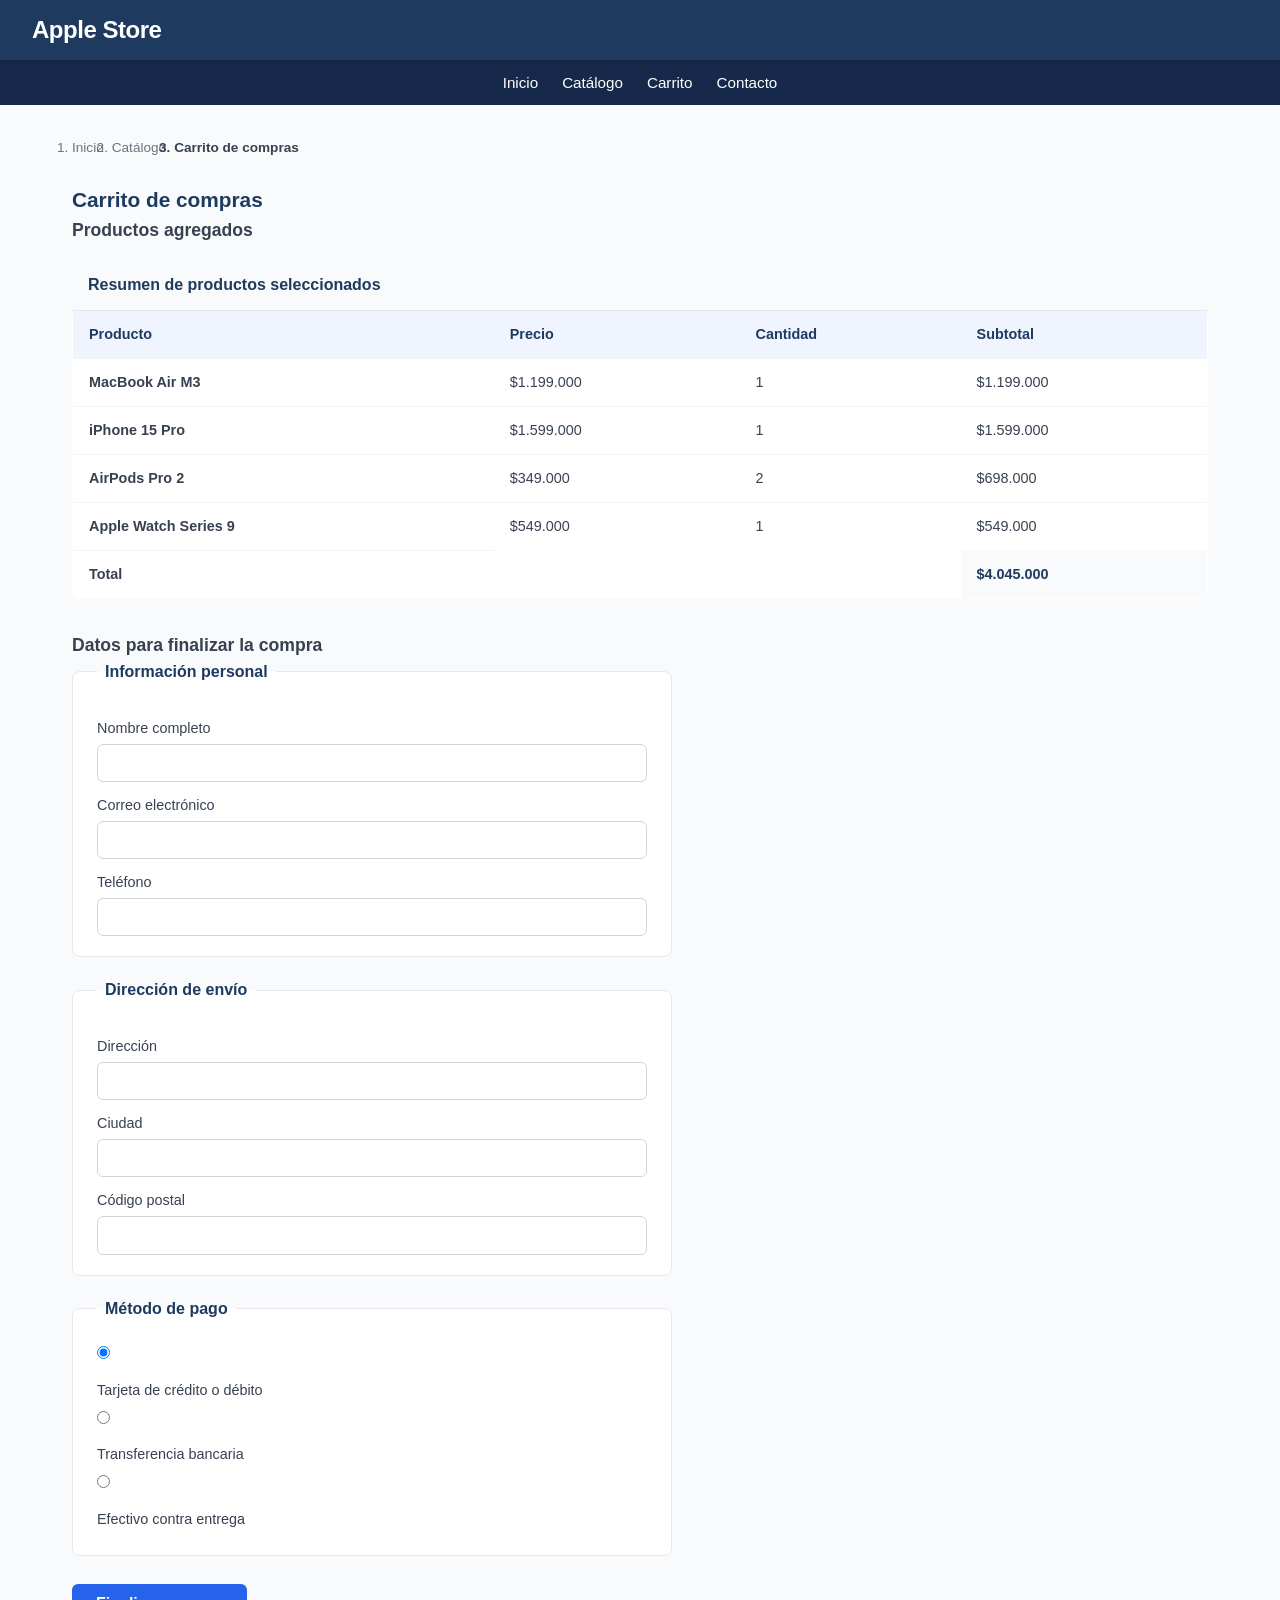
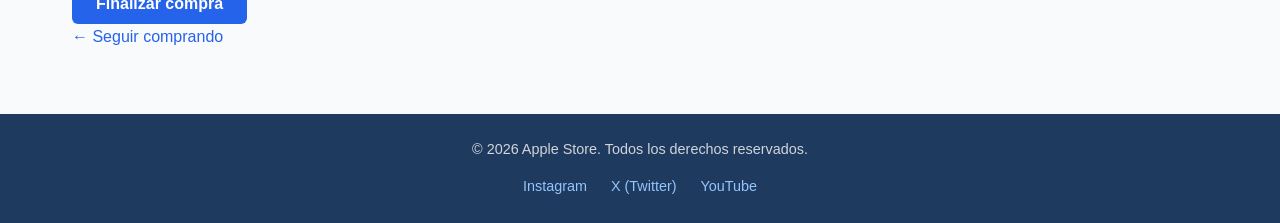
==== carrito.html @ 254660c1 "Initial commit" ====
<!DOCTYPE html>
<html lang="es">
<head>
    <meta charset="UTF-8">
    <meta name="viewport" content="width=device-width, initial-scale=1.0">
    <meta name="description" content="Tu carrito de compras con los productos seleccionados para finalizar la compra.">
    <title>Carrito de Compras | Apple Store</title>
    <link rel="stylesheet" href="style.css">
</head>
<body>

    <input type="checkbox" id="menu-toggle" class="menu-toggle" tabindex="-1" aria-hidden="true">

    <header class="site-header">
        <h1><a href="index.html">Apple Store</a></h1>
        <label for="menu-toggle" class="hamburger" aria-label="Abrir o cerrar menú de navegación">
            <span></span>
            <span></span>
            <span></span>
        </label>
    </header>

    <nav class="navbar" aria-label="Navegación principal">
        <ul>
            <li><a href="index.html">Inicio</a></li>
            <li><a href="index.html#catalogo">Catálogo</a></li>
            <li><a href="carrito.html">Carrito</a></li>
            <li><a href="contacto.html">Contacto</a></li>
        </ul>
    </nav>

    <main>
        <nav aria-label="Ruta de navegación">
            <ol>
                <li><a href="index.html">Inicio</a></li>
                <li><a href="index.html#catalogo">Catálogo</a></li>
                <li aria-current="page">Carrito de compras</li>
            </ol>
        </nav>

        <h2>Carrito de compras</h2>

        <section aria-label="Productos en el carrito">
            <h3>Productos agregados</h3>
            <table aria-label="Lista de productos en el carrito">
                <caption>Resumen de productos seleccionados</caption>
                <thead>
                    <tr>
                        <th scope="col">Producto</th>
                        <th scope="col">Precio</th>
                        <th scope="col">Cantidad</th>
                        <th scope="col">Subtotal</th>
                    </tr>
                </thead>
                <tbody>
                    <tr>
                        <th scope="row">MacBook Air M3</th>
                        <td>$1.199.000</td>
                        <td>1</td>
                        <td>$1.199.000</td>
                    </tr>
                    <tr>
                        <th scope="row">iPhone 15 Pro</th>
                        <td>$1.599.000</td>
                        <td>1</td>
                        <td>$1.599.000</td>
                    </tr>
                    <tr>
                        <th scope="row">AirPods Pro 2</th>
                        <td>$349.000</td>
                        <td>2</td>
                        <td>$698.000</td>
                    </tr>
                    <tr>
                        <th scope="row">Apple Watch Series 9</th>
                        <td>$549.000</td>
                        <td>1</td>
                        <td>$549.000</td>
                    </tr>
                </tbody>
                <tfoot>
                    <tr>
                        <th scope="row" colspan="3">Total</th>
                        <td>$4.045.000</td>
                    </tr>
                </tfoot>
            </table>
        </section>

        <section aria-label="Formulario de datos para la compra">
            <h3>Datos para finalizar la compra</h3>
            <form action="#" method="post">
                <fieldset>
                    <legend>Información personal</legend>
                    <label for="nombre">Nombre completo</label>
                    <input type="text" id="nombre" name="nombre" required>

                    <label for="email">Correo electrónico</label>
                    <input type="email" id="email" name="email" required>

                    <label for="telefono">Teléfono</label>
                    <input type="tel" id="telefono" name="telefono">
                </fieldset>

                <fieldset>
                    <legend>Dirección de envío</legend>
                    <label for="direccion">Dirección</label>
                    <input type="text" id="direccion" name="direccion" required>

                    <label for="ciudad">Ciudad</label>
                    <input type="text" id="ciudad" name="ciudad" required>

                    <label for="codigo">Código postal</label>
                    <input type="text" id="codigo" name="codigo" required>
                </fieldset>

                <fieldset>
                    <legend>Método de pago</legend>
                    <p>
                        <input type="radio" id="tarjeta" name="pago" value="tarjeta" checked>
                        <label for="tarjeta">Tarjeta de crédito o débito</label>
                    </p>
                    <p>
                        <input type="radio" id="transferencia" name="pago" value="transferencia">
                        <label for="transferencia">Transferencia bancaria</label>
                    </p>
                    <p>
                        <input type="radio" id="efectivo" name="pago" value="efectivo">
                        <label for="efectivo">Efectivo contra entrega</label>
                    </p>
                </fieldset>

                <p><input type="submit" value="Finalizar compra"></p>
                <p><a href="index.html#catalogo">&larr; Seguir comprando</a></p>
            </form>
        </section>
    </main>

    <footer id="contacto">
        <p>&copy; 2026 Apple Store. Todos los derechos reservados.</p>
        <nav aria-label="Redes sociales">
            <ul>
                <li><a href="https://instagram.com/apple" rel="noopener noreferrer" target="_blank">Instagram</a></li>
                <li><a href="https://x.com/apple" rel="noopener noreferrer" target="_blank">X (Twitter)</a></li>
                <li><a href="https://youtube.com/apple" rel="noopener noreferrer" target="_blank">YouTube</a></li>
            </ul>
        </nav>
    </footer>

</body>
</html>
---- style.css ----
/* ===== Reset y base ===== */
:root {
    --header-h: 60px;
}

*, *::before, *::after {
    margin: 0;
    padding: 0;
    box-sizing: border-box;
}

html {
    font-size: 16px;
    scroll-behavior: smooth;
}

body {
    font-family: -apple-system, BlinkMacSystemFont, "Segoe UI", Roboto, Helvetica, Arial, sans-serif;
    color: #374151;
    background-color: #f9fafb;
    line-height: 1.6;
    min-height: 100vh;
    /* ===== Template general con Grid: header / navbar / searchbar / main / footer ===== */
    display: grid;
    grid-template-areas:
        "header"
        "navbar"
        "searchbar"
        "main"
        "footer";
    grid-template-rows: auto auto auto 1fr auto;
    grid-template-columns: 1fr;
}

a {
    color: #2563eb;
    text-decoration: none;
    transition: color 0.2s ease;
}

a:hover {
    color: #1d4ed8;
}

ul {
    list-style: none;
}

/* ===== Header ===== */
.site-header,
header {
    grid-area: header;
    background-color: #1e3a5f;
    color: #ffffff;
    padding: 0 2rem;
    min-height: var(--header-h);
    display: flex;
    justify-content: flex-start;
    align-items: center;
    flex-wrap: nowrap;
    gap: 0.75rem;
    position: sticky;
    top: 0;
    z-index: 1000;
    box-shadow: 0 2px 8px rgba(0, 0, 0, 0.12);

    h1 {
        font-size: 1.5rem;
        font-weight: 700;
        letter-spacing: -0.02em;
        a:hover {
            color: #93c5fd;
        }
        a {
            color: #ffffff;
        }
    }
}

/* ===== Navegación principal (navbar del layout Grid) ===== */
.navbar,
nav[aria-label="Navegación principal"] {
    grid-area: navbar;
}

.navbar {
    background-color: #16294a;
    padding: 0.6rem 2rem;
    ul {
        justify-content: center;
    }
}

nav[aria-label="Navegación principal"] ul {
    display: flex;
    gap: 1.5rem;
}

nav[aria-label="Navegación principal"] a {
    color: #ffffff;
    font-weight: 500;
    font-size: 0.95rem;
    padding: 0.35rem 0;
    border-bottom: 2px solid transparent;
    transition: color 0.2s ease, border-color 0.2s ease;
}

nav[aria-label="Navegación principal"] a:hover {
    color: #93c5fd;
    border-bottom-color: #93c5fd;
}

/* ===== Menú hamburguesa solo HTML + CSS (checkbox hack) ===== */
/* El checkbox queda oculto pero funcional vía el <label> */
.menu-toggle {
    position: absolute;
    opacity: 0;
    width: 1px;
    height: 1px;
    overflow: hidden;
    pointer-events: none;
}

/* En desktop el botón hamburguesa no se muestra */
.hamburger {
    display: none;
    flex-direction: column;
    justify-content: center;
    gap: 5px;
    cursor: pointer;
    padding: 0.5rem;
    margin-left: auto;
}

.hamburger span {
    display: block;
    width: 25px;
    height: 3px;
    border-radius: 2px;
    background-color: #ffffff;
    transition: transform 0.2s ease, opacity 0.2s ease;
}

/* ===== Buscador de productos (solo HTML + CSS, sin JS) ===== */
.search-bar {
    grid-area: searchbar;
    background-color: #ffffff;
    border-bottom: 1px solid #e5e7eb;
    padding: 0.9rem 2rem;
    /* Fijo en la parte superior en mobile y desktop, debajo del header */
    position: sticky;
    top: var(--header-h);
    z-index: 900;
    box-shadow: 0 1px 4px rgba(0, 0, 0, 0.06);
}

.search-bar form[role="search"] {
    max-width: 1200px;
    margin: 0 auto;
    display: flex;
    gap: 0.6rem;
    align-items: center;
    min-width: 0;
}

.search-bar label {
    margin: 0;
    font-weight: 600;
    color: #1e3a5f;
    font-size: 0.95rem;
    white-space: nowrap;
}

.search-bar input[type="search"] {
    flex: 1;
    min-width: 0;
    padding: 0.6rem 0.9rem;
    border: 1px solid #d1d5db;
    border-radius: 6px;
    font-size: 0.95rem;
    font-family: inherit;
    background-color: #f9fafb;
    transition: border-color 0.2s ease, box-shadow 0.2s ease, background-color 0.2s ease;
}

.search-bar input[type="search"]:focus {
    outline: none;
    border-color: #2563eb;
    background-color: #ffffff;
    box-shadow: 0 0 0 3px rgba(37, 99, 235, 0.15);
}

.search-bar button[type="submit"] {
    background-color: #2563eb;
    color: #ffffff;
    border: none;
    padding: 0.6rem 1.4rem;
    border-radius: 6px;
    font-size: 0.95rem;
    font-weight: 600;
    cursor: pointer;
    transition: background-color 0.2s ease;
    white-space: nowrap;
}

.search-bar button[type="submit"]:hover {
    background-color: #1d4ed8;
}

/* ===== Navegación breadcrumb ===== */
nav[aria-label="Ruta de navegación"] ol {
    display: flex;
    gap: 0.5rem;
    flex-wrap: wrap;
    font-size: 0.85rem;
    color: #6b7280;
    margin-bottom: 1.5rem;
}

nav[aria-label="Ruta de navegación"] a {
    color: #6b7280;
}

nav[aria-label="Ruta de navegación"] a:hover {
    color: #2563eb;
}

nav[aria-label="Ruta de navegación"] [aria-current="page"] {
    color: #374151;
    font-weight: 600;
}

/* ===== Layout principal (index) ===== */
main {
    grid-area: main;
    max-width: 1200px;
    width: 100%;
    margin: 0 auto;
    padding: 2rem;
}

footer {
    grid-area: footer;
}

#inicio {
    /* Sub-grid del contenido: sidebar + catálogo */
    display: grid;
    grid-template-areas:
        "sidebar"
        "catalogo";
    grid-template-columns: 1fr;
    gap: 2rem;
    align-items: start;
}

/* ===== Aside / Filtros (sidebar del layout Grid) ===== */
aside,
.sidebar {
    grid-area: sidebar;
}

aside {
    background-color: #ffffff;
    border: 1px solid #e5e7eb;
    border-radius: 8px;
    padding: 1.5rem;
}

aside h2 {
    font-size: 1.1rem;
    color: #1e3a5f;
    margin-bottom: 1rem;
}

aside nav ul {
    display: flex;
    flex-direction: column;
    gap: 0.5rem;
}

aside nav a {
    color: #374151;
    font-size: 0.9rem;
    padding: 0.35rem 0.5rem;
    border-radius: 4px;
    display: block;
}

aside nav a:hover {
    background-color: #eff6ff;
    color: #2563eb;
}

/* ===== Filtros de precio y envío en sidebar (solo HTML + CSS) ===== */
.sidebar .filtros {
    margin-top: 1.5rem;
    padding-top: 1.25rem;
    border-top: 1px solid #e5e7eb;
    max-width: none;
}

.sidebar .filtros fieldset {
    border: 0;
    padding: 0;
    margin: 0 0 1rem;
    background-color: transparent;
}

.sidebar .filtros legend {
    padding: 0;
    margin-bottom: 0.5rem;
    font-size: 0.95rem;
}

.sidebar .filtros label {
    margin-top: 0.5rem;
    font-size: 0.85rem;
}

.sidebar .filtros input[type="number"] {
    width: 100%;
    padding: 0.55rem 0.7rem;
    border: 1px solid #d1d5db;
    border-radius: 6px;
    font-size: 0.9rem;
    font-family: inherit;
    background-color: #f9fafb;
    transition: border-color 0.2s ease, box-shadow 0.2s ease, background-color 0.2s ease;
}

.sidebar .filtros input[type="number"]:focus {
    outline: none;
    border-color: #2563eb;
    background-color: #ffffff;
    box-shadow: 0 0 0 3px rgba(37, 99, 235, 0.15);
}

.sidebar .filtros .check-envio {
    display: flex;
    align-items: center;
    gap: 0.5rem;
    margin-top: 0.25rem;
    cursor: pointer;
    font-size: 0.9rem;
}

.sidebar .filtros input[type="checkbox"] {
    width: 1rem;
    height: 1rem;
    accent-color: #2563eb;
    cursor: pointer;
}

.sidebar .filtros button[type="submit"] {
    width: 100%;
    background-color: #1e3a5f;
    color: #ffffff;
    border: none;
    padding: 0.6rem 1rem;
    border-radius: 6px;
    font-size: 0.9rem;
    font-weight: 600;
    cursor: pointer;
    transition: background-color 0.2s ease;
}

.sidebar .filtros button[type="submit"]:hover {
    background-color: #2563eb;
}

/* ===== Filtros colapsables solo HTML + CSS (checkbox hack) ===== */
.filtros-toggle {
    position: absolute;
    opacity: 0;
    width: 1px;
    height: 1px;
    overflow: hidden;
    pointer-events: none;
}

/* En desktop el botón de filtros no se muestra y el contenido va abierto */
.filtros-boton {
    display: none;
}

.filtros-contenido {
    display: block;
}

.filtros-boton .flecha::after {
    content: "▾";
    display: inline-block;
    transition: transform 0.2s ease;
}

/* ===== Catálogo (contenedor Grid del layout, tarjetas en Flex) ===== */
#catalogo {
    grid-area: catalogo;
    min-width: 0;
}

#catalogo h2 {
    font-size: 1.3rem;
    color: #1e3a5f;
    margin-bottom: 1.5rem;
}

#catalogo > h2 {
    margin-bottom: 1.5rem;
}

/* Contenedor flex de las tarjetas */
#catalogo .productos {
    display: flex;
    flex-wrap: wrap;
    gap: 1.25rem;
    align-items: stretch;
}

/* ===== Tarjetas de productos (Flex items) ===== */
/* Mobile primero: 1 columna */
#catalogo article,
#catalogo .card {
    flex: 1 1 100%;
    max-width: 100%;
    background-color: #ffffff;
    border: 1px solid #e5e7eb;
    border-radius: 8px;
    padding: 1.5rem;
    transition: box-shadow 0.2s ease, border-color 0.2s ease;
}

#catalogo article:hover,
#catalogo .card:hover {
    box-shadow: 0 4px 12px rgba(37, 99, 235, 0.1);
    border-color: #bfdbfe;
}

#catalogo article h3 a {
    color: #1e3a5f;
    font-size: 1.15rem;
}

#catalogo article h3 a:hover {
    color: #2563eb;
}

#catalogo article p {
    margin-bottom: 0.35rem;
    color: #4b5563;
    font-size: 0.95rem;
}

#catalogo article p:last-child {
    margin-top: 0.75rem;
}

/* Imagen de producto (misma para todos) */
#catalogo .card img,
article[aria-label="Ficha del producto"] img {
    width: 100%;
    height: auto;
    aspect-ratio: 4 / 3;
    object-fit: cover;
    border-radius: 6px;
    margin-bottom: 1rem;
    background-color: #f3f4f6;
    display: block;
}

article[aria-label="Ficha del producto"] img {
    max-width: 480px;
}

/* Tablet: 3 columnas */
@media (min-width: 600px) and (max-width: 1023px) {
    #catalogo article,
    #catalogo .card {
        flex: 1 1 calc(33.333% - 1.25rem);
        max-width: calc(33.333% - 0.85rem);
    }
}

/* Desktop: 4 columnas + sidebar lateral vía Grid */
@media (min-width: 1024px) {
    #inicio {
        grid-template-areas: "sidebar catalogo";
        grid-template-columns: 220px 1fr;
    }

    #catalogo article,
    #catalogo .card {
        flex: 1 1 calc(25% - 1.25rem);
        max-width: calc(25% - 0.95rem);
    }
}

/* Tablet: sidebar arriba, catálogo debajo (Grid de 1 columna) */
@media (min-width: 600px) and (max-width: 1023px) {
    #inicio {
        grid-template-areas:
            "sidebar"
            "catalogo";
        grid-template-columns: 1fr;
    }
}

/* ===== Footer ===== */
footer {
    background-color: #1e3a5f;
    color: #ffffff;
    padding: 1.5rem 2rem;
    text-align: center;
    margin-top: auto;
}

footer p {
    margin-bottom: 0.75rem;
    font-size: 0.9rem;
    color: #d1d5db;
}

footer nav ul {
    display: flex;
    justify-content: center;
    gap: 1.5rem;
}

footer nav a {
    color: #93c5fd;
    font-size: 0.9rem;
    font-weight: 500;
}

footer nav a:hover {
    color: #ffffff;
}

/* ===== Tablas ===== */
table {
    width: 100%;
    border-collapse: collapse;
    margin: 1rem 0 1.5rem;
    background-color: #ffffff;
    border-radius: 8px;
    overflow: hidden;
    border: 1px solid #e5e7eb;
}

caption {
    text-align: left;
    font-weight: 600;
    color: #1e3a5f;
    padding: 0.75rem 1rem;
    font-size: 1rem;
}

th, td {
    padding: 0.75rem 1rem;
    text-align: left;
    border-bottom: 1px solid #f3f4f6;
    font-size: 0.9rem;
}

thead th {
    background-color: #f0f4ff;
    color: #1e3a5f;
    font-weight: 600;
}

tbody tr:last-child td {
    border-bottom: none;
}

tfoot td {
    font-weight: 700;
    background-color: #f9fafb;
    color: #1e3a5f;
}

/* ===== Formularios ===== */
form {
    max-width: 600px;
}

fieldset {
    border: 1px solid #e5e7eb;
    border-radius: 8px;
    padding: 1.25rem 1.5rem;
    margin-bottom: 1.25rem;
    background-color: #ffffff;
}

legend {
    font-weight: 600;
    color: #1e3a5f;
    padding: 0 0.5rem;
}

label {
    display: block;
    margin-top: 0.75rem;
    margin-bottom: 0.25rem;
    font-size: 0.9rem;
    color: #374151;
}

input[type="text"],
input[type="email"],
input[type="tel"],
textarea {
    width: 100%;
    padding: 0.6rem 0.75rem;
    border: 1px solid #d1d5db;
    border-radius: 6px;
    font-size: 0.95rem;
    font-family: inherit;
    transition: border-color 0.2s ease, box-shadow 0.2s ease;
    background-color: #ffffff;
}

input:focus, textarea:focus {
    outline: none;
    border-color: #2563eb;
    box-shadow: 0 0 0 3px rgba(37, 99, 235, 0.15);
}

input[type="radio"] {
    margin-right: 0.4rem;
}



input[type="submit"] {
    background-color: #2563eb;
    color: #ffffff;
    border: none;
    padding: 0.7rem 1.5rem;
    border-radius: 6px;
    font-size: 1rem;
    font-weight: 600;
    cursor: pointer;
    transition: background-color 0.2s ease;
    margin-top: 0.5rem;
}

input[type="submit"]:hover {
    background-color: #1d4ed8;
}

[role="button"] {
    display: inline-block;
    background-color: #2563eb;
    color: #ffffff;
    padding: 0.6rem 1.25rem;
    border-radius: 6px;
    font-weight: 600;
    transition: background-color 0.2s ease;
}

[role="button"]:hover {
    background-color: #1d4ed8;
    color: #ffffff;
}

/* ===== Artículo producto ===== */
article[aria-label="Ficha del producto"] {
    background-color: #ffffff;
    border: 1px solid #e5e7eb;
    border-radius: 8px;
    padding: 2rem;
}

article[aria-label="Ficha del producto"] h2 {
    color: #1e3a5f;
    margin-bottom: 0.75rem;
}

article[aria-label="Ficha del producto"] section {
    margin-top: 1.5rem;
}

article[aria-label="Ficha del producto"] h3 {
    color: #1e3a5f;
    margin-bottom: 0.5rem;
}

/* ===== Secciones generales ===== */
section[aria-label] {
    margin-bottom: 2rem;
}

h2 {
    font-size: 1.3rem;
    color: #1e3a5f;
}

h3 {
    font-size: 1.1rem;
}

/* ===== Responsive ===== */
@media (max-width: 768px) {
    .site-header,
    header {
        flex-direction: row;
        align-items: center;
        padding: 0 1rem;
        min-height: var(--header-h);
    }

    /* --- Menú hamburguesa: solo mobile --- */
    .hamburger {
        display: flex;
    }

    .navbar {
        padding: 0 1rem;
    }

    /* Nav colapsada por defecto, se abre con el checkbox */
    nav[aria-label="Navegación principal"] ul {
        display: none;
        flex-direction: column;
        gap: 0;
        padding: 0.5rem 0;
    }

    nav[aria-label="Navegación principal"] li {
        border-top: 1px solid rgba(255, 255, 255, 0.12);
    }

    nav[aria-label="Navegación principal"] li:first-child {
        border-top: none;
    }

    nav[aria-label="Navegación principal"] a {
        display: block;
        padding: 0.7rem 0.25rem;
        border-bottom: none;
    }

    nav[aria-label="Navegación principal"] a:hover {
        border-bottom-color: transparent;
    }

    /* Mostrar nav cuando el checkbox está marcado */
    #menu-toggle:checked ~ .navbar ul {
        display: flex;
    }

    /* Hamburguesa animada a "X" cuando el menú está abierto */
    #menu-toggle:checked ~ .site-header .hamburger span:nth-child(1) {
        transform: translateY(8px) rotate(45deg);
    }

    #menu-toggle:checked ~ .site-header .hamburger span:nth-child(2) {
        opacity: 0;
    }

    #menu-toggle:checked ~ .site-header .hamburger span:nth-child(3) {
        transform: translateY(-8px) rotate(-45deg);
    }

    /* --- Filtros colapsables: cerrados por defecto, solo mobile --- */
    .filtros-boton {
        display: flex;
        justify-content: space-between;
        align-items: center;
        width: 100%;
        background-color: #1e3a5f;
        color: #ffffff;
        font-weight: 600;
        font-size: 0.95rem;
        padding: 0.7rem 1rem;
        border-radius: 6px;
        cursor: pointer;
    }

    .filtros-contenido {
        display: none;
        margin-top: 1rem;
    }

    #filtros-toggle:checked ~ .filtros-contenido {
        display: block;
    }

    #filtros-toggle:checked ~ .filtros-boton .flecha::after {
        transform: rotate(180deg);
    }

    .search-bar {
        padding: 0.75rem 1rem;
    }

    .search-bar form[role="search"] {
        flex-wrap: wrap;
    }

    .search-bar label {
        flex: 1 1 100%;
    }

    #inicio {
        grid-template-areas:
            "sidebar"
            "catalogo";
        grid-template-columns: 1fr;
    }

    main {
        padding: 1rem;
    }

    nav[aria-label="Ruta de navegación"] ol {
        font-size: 0.8rem;
    }

    footer nav ul {
        flex-wrap: wrap;
        gap: 1rem;
    }

    table {
        font-size: 0.85rem;
    }

    th, td {
        padding: 0.5rem 0.6rem;
    }
}

@media (max-width: 480px) {
    html {
        font-size: 14px;
    }

    header h1 {
        font-size: 1.25rem;
    }

    nav[aria-label="Navegación principal"] ul {
        gap: 0.75rem;
    }

    nav[aria-label="Navegación principal"] a {
        font-size: 0.85rem;
    }

    aside nav ul {
        gap: 0.25rem;
    }

    footer {
        padding: 1rem;
    }

    footer p {
        font-size: 0.8rem;
    }

    footer nav ul {
        flex-direction: column;
        gap: 0.5rem;
    }
}
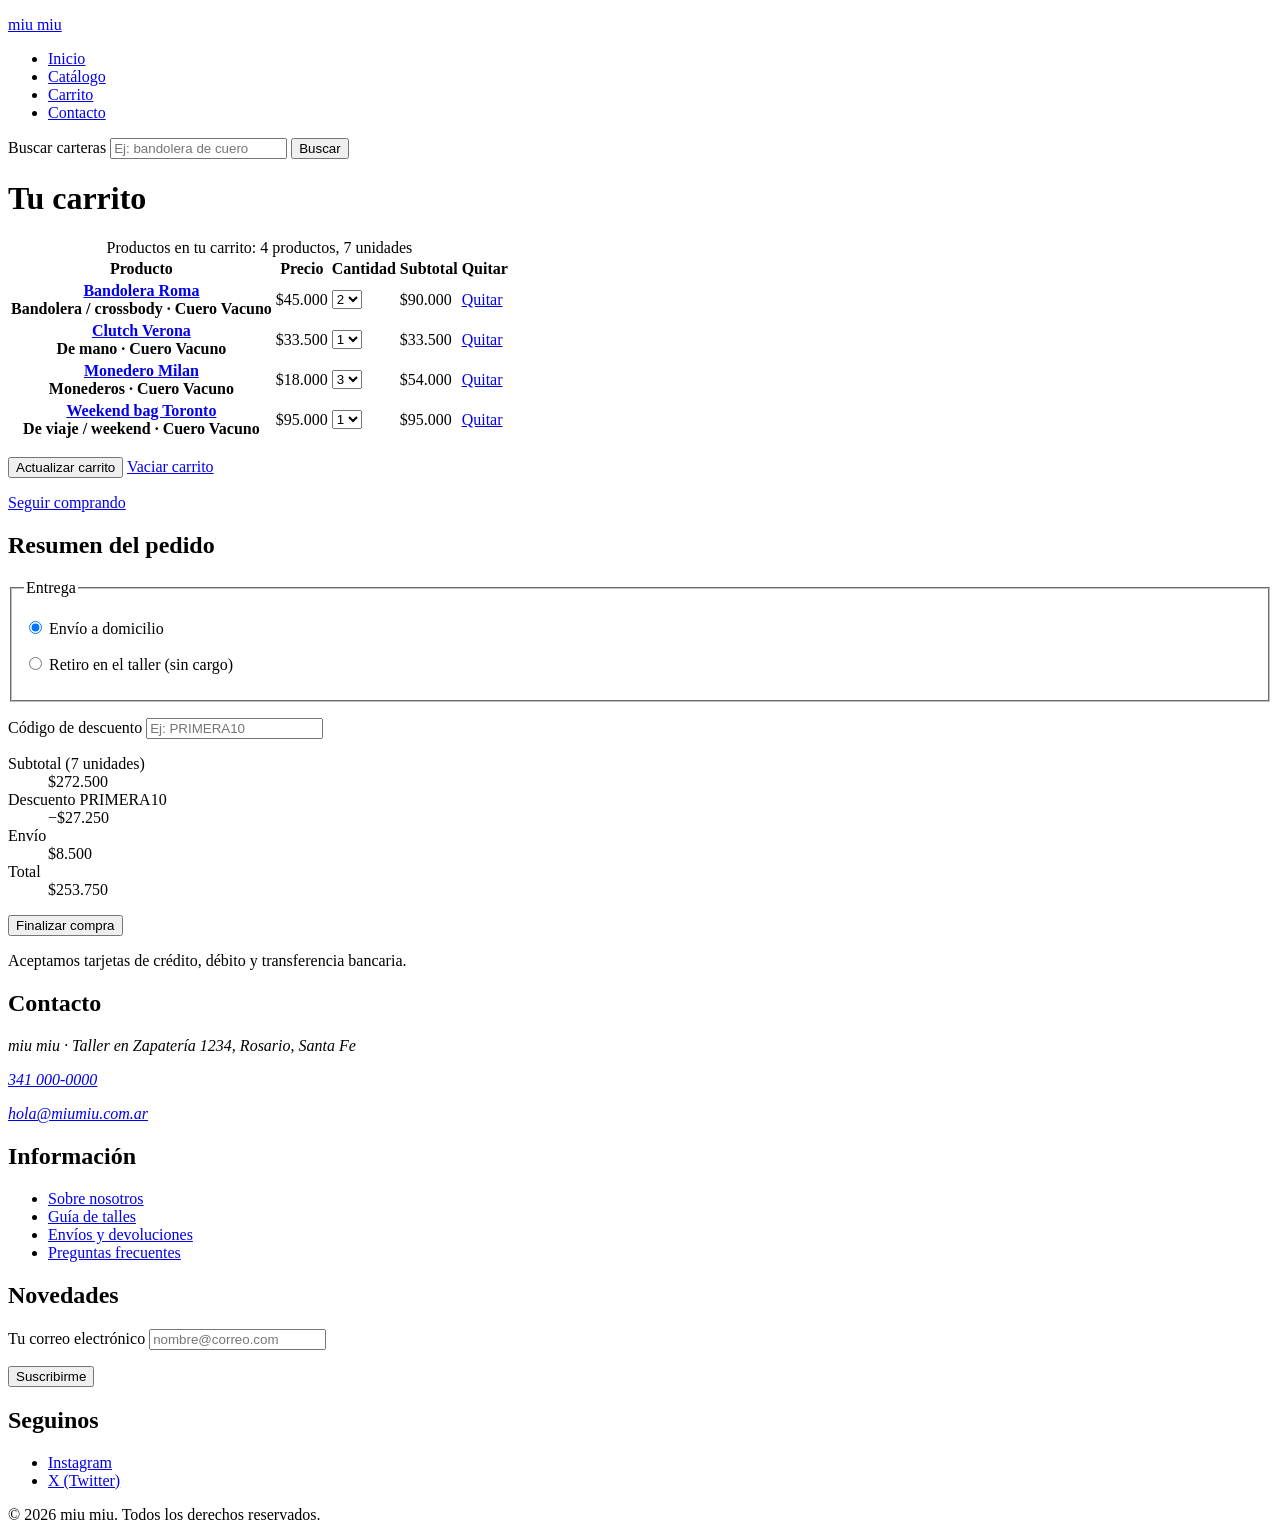
==== commit 5d8fbafe: "feat: enhance HTML structure with product links and add carrito and contacto pages" ====
--- a/carrito.html
+++ b/carrito.html
@@ -1,151 +1,265 @@
 <!DOCTYPE html>
-<html lang="es">
+<html lang="es-AR">
 <head>
     <meta charset="UTF-8">
     <meta name="viewport" content="width=device-width, initial-scale=1.0">
-    <meta name="description" content="Tu carrito de compras con los productos seleccionados para finalizar la compra.">
-    <title>Carrito de Compras | Apple Store</title>
-    <link rel="stylesheet" href="style.css">
+    <meta name="description" content="Carrito de compra de miu miu: revisá los productos que agregaste, ajustá las cantidades y finalizá tu compra.">
+    <title>miu miu | Tu carrito</title>
+
+    <!--
+        Pantalla del carrito. Por ahora es HTML puro, sin estilos y sin JS.
+        El CSS entra más adelante en style.css:
+        <link rel="stylesheet" href="style.css">
+    -->
 </head>
 <body>
 
-    <input type="checkbox" id="menu-toggle" class="menu-toggle" tabindex="-1" aria-hidden="true">
-
+    <!-- ==================== ENCABEZADO ==================== -->
     <header class="site-header">
-        <h1><a href="index.html">Apple Store</a></h1>
-        <label for="menu-toggle" class="hamburger" aria-label="Abrir o cerrar menú de navegación">
-            <span></span>
-            <span></span>
-            <span></span>
-        </label>
-    </header>
-
-    <nav class="navbar" aria-label="Navegación principal">
-        <ul>
-            <li><a href="index.html">Inicio</a></li>
-            <li><a href="index.html#catalogo">Catálogo</a></li>
-            <li><a href="carrito.html">Carrito</a></li>
-            <li><a href="contacto.html">Contacto</a></li>
-        </ul>
-    </nav>
-
-    <main>
-        <nav aria-label="Ruta de navegación">
-            <ol>
+        <p class="site-header__marca">
+            <a href="index.html" aria-label="miu miu, ir al inicio">miu miu</a>
+        </p>
+
+        <nav class="site-header__nav" aria-label="Navegación principal">
+            <ul>
                 <li><a href="index.html">Inicio</a></li>
                 <li><a href="index.html#catalogo">Catálogo</a></li>
-                <li aria-current="page">Carrito de compras</li>
-            </ol>
-        </nav>
-
-        <h2>Carrito de compras</h2>
-
-        <section aria-label="Productos en el carrito">
-            <h3>Productos agregados</h3>
-            <table aria-label="Lista de productos en el carrito">
-                <caption>Resumen de productos seleccionados</caption>
-                <thead>
-                    <tr>
-                        <th scope="col">Producto</th>
-                        <th scope="col">Precio</th>
-                        <th scope="col">Cantidad</th>
-                        <th scope="col">Subtotal</th>
-                    </tr>
-                </thead>
-                <tbody>
-                    <tr>
-                        <th scope="row">MacBook Air M3</th>
-                        <td>$1.199.000</td>
-                        <td>1</td>
-                        <td>$1.199.000</td>
-                    </tr>
-                    <tr>
-                        <th scope="row">iPhone 15 Pro</th>
-                        <td>$1.599.000</td>
-                        <td>1</td>
-                        <td>$1.599.000</td>
-                    </tr>
-                    <tr>
-                        <th scope="row">AirPods Pro 2</th>
-                        <td>$349.000</td>
-                        <td>2</td>
-                        <td>$698.000</td>
-                    </tr>
-                    <tr>
-                        <th scope="row">Apple Watch Series 9</th>
-                        <td>$549.000</td>
-                        <td>1</td>
-                        <td>$549.000</td>
-                    </tr>
-                </tbody>
-                <tfoot>
-                    <tr>
-                        <th scope="row" colspan="3">Total</th>
-                        <td>$4.045.000</td>
-                    </tr>
-                </tfoot>
-            </table>
-        </section>
-
-        <section aria-label="Formulario de datos para la compra">
-            <h3>Datos para finalizar la compra</h3>
-            <form action="#" method="post">
-                <fieldset>
-                    <legend>Información personal</legend>
-                    <label for="nombre">Nombre completo</label>
-                    <input type="text" id="nombre" name="nombre" required>
-
-                    <label for="email">Correo electrónico</label>
-                    <input type="email" id="email" name="email" required>
-
-                    <label for="telefono">Teléfono</label>
-                    <input type="tel" id="telefono" name="telefono">
-                </fieldset>
-
-                <fieldset>
-                    <legend>Dirección de envío</legend>
-                    <label for="direccion">Dirección</label>
-                    <input type="text" id="direccion" name="direccion" required>
-
-                    <label for="ciudad">Ciudad</label>
-                    <input type="text" id="ciudad" name="ciudad" required>
-
-                    <label for="codigo">Código postal</label>
-                    <input type="text" id="codigo" name="codigo" required>
-                </fieldset>
-
-                <fieldset>
-                    <legend>Método de pago</legend>
-                    <p>
-                        <input type="radio" id="tarjeta" name="pago" value="tarjeta" checked>
-                        <label for="tarjeta">Tarjeta de crédito o débito</label>
-                    </p>
-                    <p>
-                        <input type="radio" id="transferencia" name="pago" value="transferencia">
-                        <label for="transferencia">Transferencia bancaria</label>
-                    </p>
-                    <p>
-                        <input type="radio" id="efectivo" name="pago" value="efectivo">
-                        <label for="efectivo">Efectivo contra entrega</label>
-                    </p>
-                </fieldset>
-
-                <p><input type="submit" value="Finalizar compra"></p>
-                <p><a href="index.html#catalogo">&larr; Seguir comprando</a></p>
-            </form>
-        </section>
-    </main>
-
-    <footer id="contacto">
-        <p>&copy; 2026 Apple Store. Todos los derechos reservados.</p>
-        <nav aria-label="Redes sociales">
-            <ul>
-                <li><a href="https://instagram.com/apple" rel="noopener noreferrer" target="_blank">Instagram</a></li>
-                <li><a href="https://x.com/apple" rel="noopener noreferrer" target="_blank">X (Twitter)</a></li>
-                <li><a href="https://youtube.com/apple" rel="noopener noreferrer" target="_blank">YouTube</a></li>
+                <li><a href="carrito.html" aria-current="page">Carrito</a></li>
+                <li><a href="contacto.html">Contacto</a></li>
             </ul>
         </nav>
+
+        <!-- role="search" le avisa al lector de pantalla que este formulario es un buscador -->
+        <form class="site-header__buscador" role="search" method="get" action="index.html#catalogo" aria-label="Buscar carteras">
+            <label for="buscar">Buscar carteras</label>
+            <input type="search" id="buscar" name="q" placeholder="Ej: bandolera de cuero" autocomplete="off">
+            <button type="submit">Buscar</button>
+        </form>
+    </header>
+
+    <!-- ==================== CONTENIDO PRINCIPAL ==================== -->
+    <main>
+
+        <h1 id="titulo-pagina">Tu carrito</h1>
+
+        <!--
+            Estructura de la pantalla:
+            - form > table con los productos agregados
+            - aside con el resumen del pedido y el botón para finalizar la compra
+
+            Los productos del carrito están fijos en el HTML, igual que los del
+            catálogo. Por ahora la cantidad se cambia con un <select> y el
+            "quitar" es un link con parámetro (?quitar=roma); ambos necesitan
+            JS o un servidor para que dejen de ser estáticos.
+        -->
+        <div class="carrito">
+
+            <!-- ---------- PRODUCTOS DEL CARRITO ---------- -->
+            <form class="carrito__form" method="get" action="carrito.html" aria-label="Actualizar los productos del carrito">
+                <table class="carrito__tabla">
+                    <caption>Productos en tu carrito: 4 productos, 7 unidades</caption>
+                    <thead>
+                        <tr>
+                            <th scope="col">Producto</th>
+                            <th scope="col">Precio</th>
+                            <th scope="col">Cantidad</th>
+                            <th scope="col">Subtotal</th>
+                            <th scope="col">Quitar</th>
+                        </tr>
+                    </thead>
+                    <tbody>
+
+                        <tr>
+                            <th scope="row">
+                                <a href="producto.html?id=roma">Bandolera Roma</a><br>
+                                <span>Bandolera / crossbody · Cuero Vacuno</span>
+                            </th>
+                            <td>$45.000</td>
+                            <td>
+                                <select id="cant-roma" name="cant-roma" aria-label="Cantidad de Bandolera Roma">
+                                    <option value="1">1</option>
+                                    <option value="2" selected>2</option>
+                                    <option value="3">3</option>
+                                    <option value="4">4</option>
+                                    <option value="5">5</option>
+                                </select>
+                            </td>
+                            <td>$90.000</td>
+                            <td>
+                                <a href="carrito.html?quitar=roma" aria-label="Quitar Bandolera Roma del carrito">Quitar</a>
+                            </td>
+                        </tr>
+
+                        <tr>
+                            <th scope="row">
+                                <a href="producto.html?id=verona">Clutch Verona</a><br>
+                                <span>De mano · Cuero Vacuno</span>
+                            </th>
+                            <td>$33.500</td>
+                            <td>
+                                <select id="cant-verona" name="cant-verona" aria-label="Cantidad de Clutch Verona">
+                                    <option value="1" selected>1</option>
+                                    <option value="2">2</option>
+                                    <option value="3">3</option>
+                                    <option value="4">4</option>
+                                    <option value="5">5</option>
+                                </select>
+                            </td>
+                            <td>$33.500</td>
+                            <td>
+                                <a href="carrito.html?quitar=verona" aria-label="Quitar Clutch Verona del carrito">Quitar</a>
+                            </td>
+                        </tr>
+
+                        <tr>
+                            <th scope="row">
+                                <a href="producto.html?id=milan">Monedero Milan</a><br>
+                                <span>Monederos · Cuero Vacuno</span>
+                            </th>
+                            <td>$18.000</td>
+                            <td>
+                                <select id="cant-milan" name="cant-milan" aria-label="Cantidad de Monedero Milan">
+                                    <option value="1">1</option>
+                                    <option value="2">2</option>
+                                    <option value="3" selected>3</option>
+                                    <option value="4">4</option>
+                                    <option value="5">5</option>
+                                </select>
+                            </td>
+                            <td>$54.000</td>
+                            <td>
+                                <a href="carrito.html?quitar=milan" aria-label="Quitar Monedero Milan del carrito">Quitar</a>
+                            </td>
+                        </tr>
+
+                        <tr>
+                            <th scope="row">
+                                <a href="producto.html?id=toronto">Weekend bag Toronto</a><br>
+                                <span>De viaje / weekend · Cuero Vacuno</span>
+                            </th>
+                            <td>$95.000</td>
+                            <td>
+                                <select id="cant-toronto" name="cant-toronto" aria-label="Cantidad de Weekend bag Toronto">
+                                    <option value="1" selected>1</option>
+                                    <option value="2">2</option>
+                                    <option value="3">3</option>
+                                    <option value="4">4</option>
+                                    <option value="5">5</option>
+                                </select>
+                            </td>
+                            <td>$95.000</td>
+                            <td>
+                                <a href="carrito.html?quitar=toronto" aria-label="Quitar Weekend bag Toronto del carrito">Quitar</a>
+                            </td>
+                        </tr>
+
+                    </tbody>
+                </table>
+
+                <p>
+                    <button type="submit">Actualizar carrito</button>
+                    <a href="carrito.html?vaciar=1">Vaciar carrito</a>
+                </p>
+
+                <p><a href="index.html#catalogo">Seguir comprando</a></p>
+            </form>
+
+            <!-- ---------- RESUMEN Y FINALIZACIÓN DE COMPRA ---------- -->
+            <aside class="carrito__resumen" aria-labelledby="titulo-resumen">
+                <h2 id="titulo-resumen">Resumen del pedido</h2>
+
+                <!--
+                    El botón "Finalizar compra" envía este formulario a checkout.html,
+                    que todavía no existe (es el punto 3 de Predictions.md). Sin un
+                    servidor o sin JS, el formulario simplemente recarga la página.
+                -->
+                <form class="carrito__checkout" method="post" action="checkout.html" aria-labelledby="titulo-resumen">
+
+                    <fieldset>
+                        <legend>Entrega</legend>
+                        <p>
+                            <input type="radio" id="entrega-domicilio" name="entrega" value="domicilio" checked>
+                            <label for="entrega-domicilio">Envío a domicilio</label>
+                        </p>
+                        <p>
+                            <input type="radio" id="entrega-taller" name="entrega" value="taller">
+                            <label for="entrega-taller">Retiro en el taller (sin cargo)</label>
+                        </p>
+                    </fieldset>
+
+                    <p>
+                        <label for="cupon">Código de descuento</label>
+                        <input type="text" id="cupon" name="cupon" placeholder="Ej: PRIMERA10" autocomplete="off">
+                    </p>
+
+                    <dl class="resumen__totales">
+                        <div>
+                            <dt>Subtotal (7 unidades)</dt>
+                            <dd>$272.500</dd>
+                        </div>
+                        <div>
+                            <dt>Descuento PRIMERA10</dt>
+                            <dd>−$27.250</dd>
+                        </div>
+                        <div>
+                            <dt>Envío</dt>
+                            <dd>$8.500</dd>
+                        </div>
+                        <div>
+                            <dt>Total</dt>
+                            <dd>$253.750</dd>
+                        </div>
+                    </dl>
+
+                    <button type="submit">Finalizar compra</button>
+                </form>
+
+                <p>Aceptamos tarjetas de crédito, débito y transferencia bancaria.</p>
+            </aside>
+        </div>
+    </main>
+
+    <!-- ==================== PIE DE PAGINA ==================== -->
+    <footer class="site-footer">
+
+        <section class="site-footer__contacto" aria-labelledby="titulo-contacto">
+            <h2 id="titulo-contacto">Contacto</h2>
+            <address>
+                <p>miu miu · Taller en Zapatería 1234, Rosario, Santa Fe</p>
+                <p><a href="tel:+54341000000">341 000-0000</a></p>
+                <p><a href="mailto:hola@miumiu.com.ar">hola@miumiu.com.ar</a></p>
+            </address>
+        </section>
+
+        <nav class="site-footer__links" aria-label="Enlaces del pie de página">
+            <h2>Información</h2>
+            <ul>
+                <li><a href="contacto.html">Sobre nosotros</a></li>
+                <li><a href="producto.html">Guía de talles</a></li>
+                <li><a href="producto.html">Envíos y devoluciones</a></li>
+                <li><a href="contacto.html">Preguntas frecuentes</a></li>
+            </ul>
+        </nav>
+
+        <form class="site-footer__newsletter" aria-label="Suscripción al newsletter">
+            <h2>Novedades</h2>
+            <p>
+                <label for="email-newsletter">Tu correo electrónico</label>
+                <input type="email" id="email-newsletter" name="email" placeholder="nombre@correo.com" autocomplete="email" required>
+            </p>
+            <button type="submit">Suscribirme</button>
+        </form>
+
+        <nav class="site-footer__redes" aria-label="Redes sociales">
+            <h2>Seguinos</h2>
+            <ul>
+                <li><a href="https://instagram.com/miumiu" target="_blank" rel="noopener noreferrer">Instagram</a></li>
+                <li><a href="https://x.com/miumiu" target="_blank" rel="noopener noreferrer">X (Twitter)</a></li>
+            </ul>
+        </nav>
+
+        <p class="site-footer__legal">&copy; 2026 miu miu. Todos los derechos reservados.</p>
     </footer>
 
 </body>
-</html>+</html>
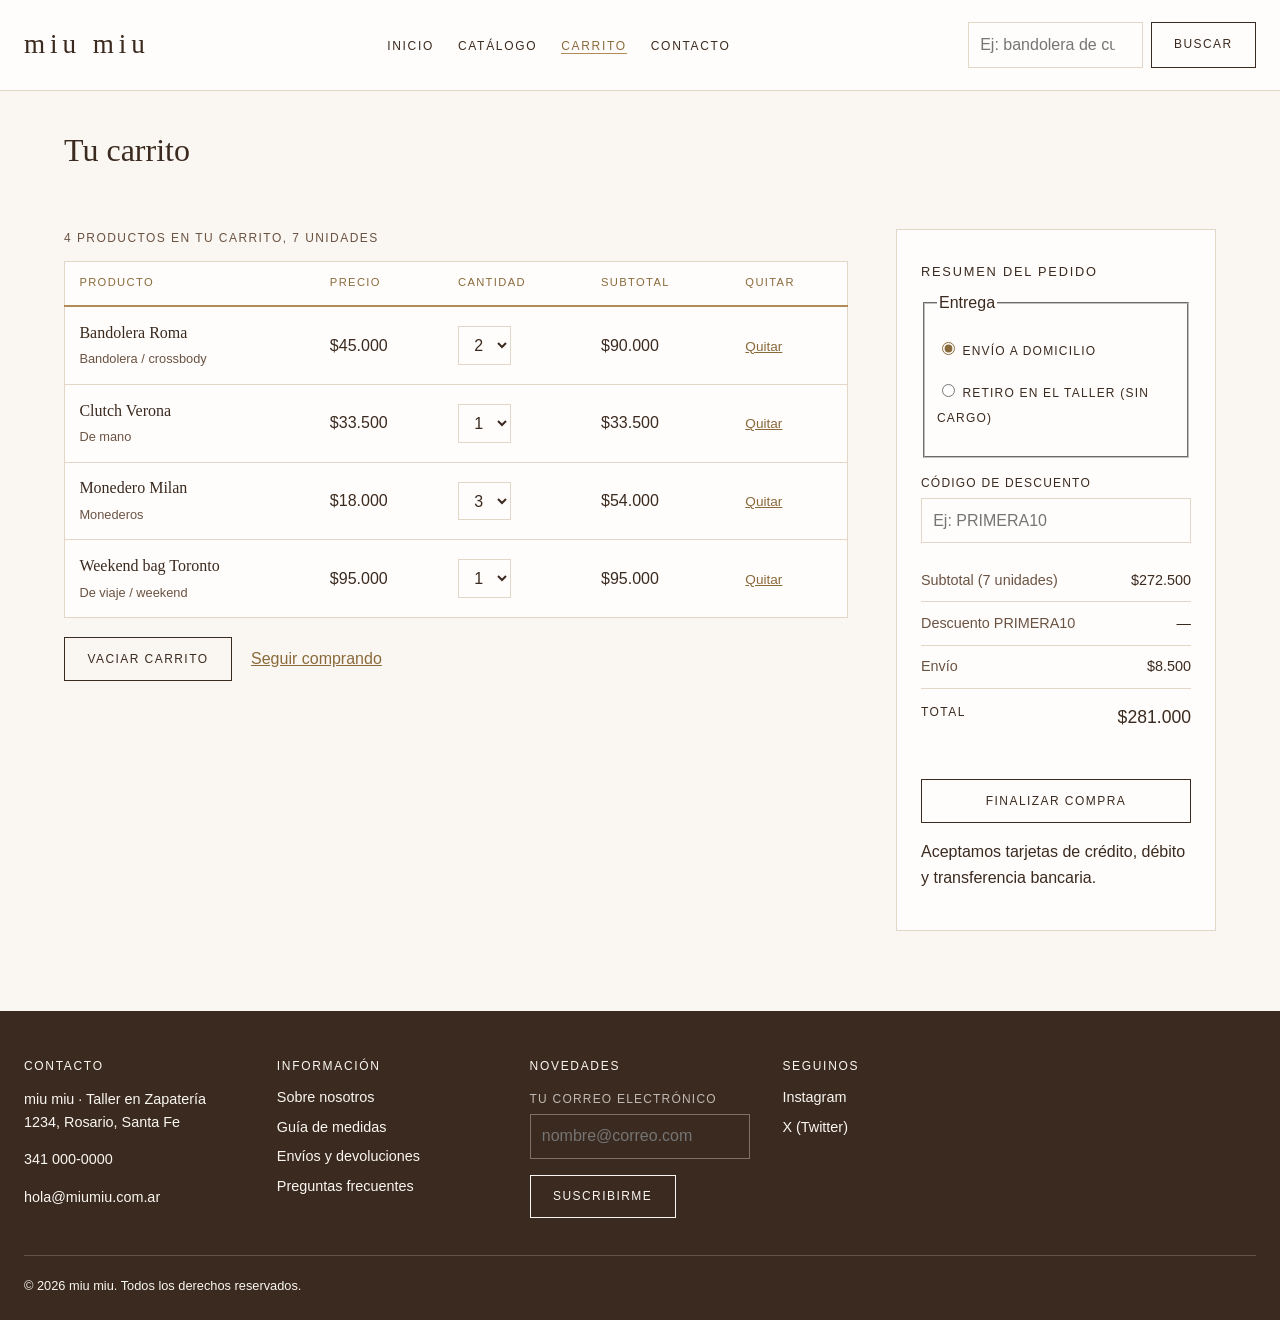
==== commit d2e3e00e: "Add CSS styles, and JavaScript functionality for cart management" ====
--- a/carrito.html
+++ b/carrito.html
@@ -6,11 +6,8 @@
     <meta name="description" content="Carrito de compra de miu miu: revisá los productos que agregaste, ajustá las cantidades y finalizá tu compra.">
     <title>miu miu | Tu carrito</title>
 
-    <!--
-        Pantalla del carrito. Por ahora es HTML puro, sin estilos y sin JS.
-        El CSS entra más adelante en style.css:
-        <link rel="stylesheet" href="style.css">
-    -->
+    <!-- Maquetado en style.css -->
+    <link rel="stylesheet" href="style.css">
 </head>
 <body>
 
@@ -43,21 +40,21 @@
         <h1 id="titulo-pagina">Tu carrito</h1>
 
         <!--
-            Estructura de la pantalla:
-            - form > table con los productos agregados
-            - aside con el resumen del pedido y el botón para finalizar la compra
-
-            Los productos del carrito están fijos en el HTML, igual que los del
-            catálogo. Por ahora la cantidad se cambia con un <select> y el
-            "quitar" es un link con parámetro (?quitar=roma); ambos necesitan
-            JS o un servidor para que dejen de ser estáticos.
+            La tabla la arma script.js a partir de lo que hay guardado en
+            localStorage: la primera vez arranca con CARRITO_INICIAL y después
+            conserva lo que vayas agregando. Por eso el <tbody> está vacío y
+            las filas las genera el script.
         -->
         <div class="carrito">
 
             <!-- ---------- PRODUCTOS DEL CARRITO ---------- -->
             <form class="carrito__form" method="get" action="carrito.html" aria-label="Actualizar los productos del carrito">
+                <noscript>
+                    <p class="carrito__aviso">El carrito se arma con JavaScript. Activalo para ver y modificar los productos.</p>
+                </noscript>
+
                 <table class="carrito__tabla">
-                    <caption>Productos en tu carrito: 4 productos, 7 unidades</caption>
+                    <caption id="carrito-conteo">Productos en tu carrito</caption>
                     <thead>
                         <tr>
                             <th scope="col">Producto</th>
@@ -67,101 +64,14 @@
                             <th scope="col">Quitar</th>
                         </tr>
                     </thead>
-                    <tbody>
-
-                        <tr>
-                            <th scope="row">
-                                <a href="producto.html?id=roma">Bandolera Roma</a><br>
-                                <span>Bandolera / crossbody · Cuero Vacuno</span>
-                            </th>
-                            <td>$45.000</td>
-                            <td>
-                                <select id="cant-roma" name="cant-roma" aria-label="Cantidad de Bandolera Roma">
-                                    <option value="1">1</option>
-                                    <option value="2" selected>2</option>
-                                    <option value="3">3</option>
-                                    <option value="4">4</option>
-                                    <option value="5">5</option>
-                                </select>
-                            </td>
-                            <td>$90.000</td>
-                            <td>
-                                <a href="carrito.html?quitar=roma" aria-label="Quitar Bandolera Roma del carrito">Quitar</a>
-                            </td>
-                        </tr>
-
-                        <tr>
-                            <th scope="row">
-                                <a href="producto.html?id=verona">Clutch Verona</a><br>
-                                <span>De mano · Cuero Vacuno</span>
-                            </th>
-                            <td>$33.500</td>
-                            <td>
-                                <select id="cant-verona" name="cant-verona" aria-label="Cantidad de Clutch Verona">
-                                    <option value="1" selected>1</option>
-                                    <option value="2">2</option>
-                                    <option value="3">3</option>
-                                    <option value="4">4</option>
-                                    <option value="5">5</option>
-                                </select>
-                            </td>
-                            <td>$33.500</td>
-                            <td>
-                                <a href="carrito.html?quitar=verona" aria-label="Quitar Clutch Verona del carrito">Quitar</a>
-                            </td>
-                        </tr>
-
-                        <tr>
-                            <th scope="row">
-                                <a href="producto.html?id=milan">Monedero Milan</a><br>
-                                <span>Monederos · Cuero Vacuno</span>
-                            </th>
-                            <td>$18.000</td>
-                            <td>
-                                <select id="cant-milan" name="cant-milan" aria-label="Cantidad de Monedero Milan">
-                                    <option value="1">1</option>
-                                    <option value="2">2</option>
-                                    <option value="3" selected>3</option>
-                                    <option value="4">4</option>
-                                    <option value="5">5</option>
-                                </select>
-                            </td>
-                            <td>$54.000</td>
-                            <td>
-                                <a href="carrito.html?quitar=milan" aria-label="Quitar Monedero Milan del carrito">Quitar</a>
-                            </td>
-                        </tr>
-
-                        <tr>
-                            <th scope="row">
-                                <a href="producto.html?id=toronto">Weekend bag Toronto</a><br>
-                                <span>De viaje / weekend · Cuero Vacuno</span>
-                            </th>
-                            <td>$95.000</td>
-                            <td>
-                                <select id="cant-toronto" name="cant-toronto" aria-label="Cantidad de Weekend bag Toronto">
-                                    <option value="1" selected>1</option>
-                                    <option value="2">2</option>
-                                    <option value="3">3</option>
-                                    <option value="4">4</option>
-                                    <option value="5">5</option>
-                                </select>
-                            </td>
-                            <td>$95.000</td>
-                            <td>
-                                <a href="carrito.html?quitar=toronto" aria-label="Quitar Weekend bag Toronto del carrito">Quitar</a>
-                            </td>
-                        </tr>
-
+                    <tbody id="carrito-items">
                     </tbody>
                 </table>
 
                 <p>
-                    <button type="submit">Actualizar carrito</button>
-                    <a href="carrito.html?vaciar=1">Vaciar carrito</a>
+                    <button type="button" id="vaciar-carrito">Vaciar carrito</button>
+                    <a href="index.html#catalogo">Seguir comprando</a>
                 </p>
-
-                <p><a href="index.html#catalogo">Seguir comprando</a></p>
             </form>
 
             <!-- ---------- RESUMEN Y FINALIZACIÓN DE COMPRA ---------- -->
@@ -173,7 +83,7 @@
                     que todavía no existe (es el punto 3 de Predictions.md). Sin un
                     servidor o sin JS, el formulario simplemente recarga la página.
                 -->
-                <form class="carrito__checkout" method="post" action="checkout.html" aria-labelledby="titulo-resumen">
+                <form class="carrito__checkout" method="post" action="checkout.html" aria-labelledby="titulo-resumen" id="carrito__checkout">
 
                     <fieldset>
                         <legend>Entrega</legend>
@@ -194,20 +104,20 @@
 
                     <dl class="resumen__totales">
                         <div>
-                            <dt>Subtotal (7 unidades)</dt>
-                            <dd>$272.500</dd>
+                            <dt>Subtotal (<span id="total-unidades">0</span> unidades)</dt>
+                            <dd id="total-subtotal">$0</dd>
                         </div>
                         <div>
                             <dt>Descuento PRIMERA10</dt>
-                            <dd>−$27.250</dd>
+                            <dd id="total-descuento">—</dd>
                         </div>
                         <div>
                             <dt>Envío</dt>
-                            <dd>$8.500</dd>
+                            <dd id="total-envio">$0</dd>
                         </div>
                         <div>
                             <dt>Total</dt>
-                            <dd>$253.750</dd>
+                            <dd id="total-total">$0</dd>
                         </div>
                     </dl>
 
@@ -235,8 +145,8 @@
             <h2>Información</h2>
             <ul>
                 <li><a href="contacto.html">Sobre nosotros</a></li>
-                <li><a href="producto.html">Guía de talles</a></li>
-                <li><a href="producto.html">Envíos y devoluciones</a></li>
+                <li><a href="index.html#catalogo">Gu&iacute;a de medidas</a></li>
+                <li><a href="contacto.html">Env&iacute;os y devoluciones</a></li>
                 <li><a href="contacto.html">Preguntas frecuentes</a></li>
             </ul>
         </nav>
@@ -261,5 +171,7 @@
         <p class="site-footer__legal">&copy; 2026 miu miu. Todos los derechos reservados.</p>
     </footer>
 
+    <script src="script.js" defer></script>
+
 </body>
 </html>
--- a/style.css
+++ b/style.css
@@ -0,0 +1,980 @@
+/* ==========================================================================
+   miu miu - hoja de estilos principal
+   Paleta: dorado y marrón sobre fondo crema, líneas finas y esquinas
+   rectas (minimalista). Mobile first: las pantallas grandes se Bailey-
+   ajustan al final con una sola media query.
+   ========================================================================== */
+
+:root {
+    --dorado: #b08d57;          /* acentos, bordes y detalles */
+    --dorado-oscuro: #8a6a3b;   /* links y hover (contraste AA sobre crema) */
+    --marron: #3b2a1f;          /* texto principal y fondo del footer */
+    --marron-medio: #6b5343;    /* texto secundario */
+    --crema: #faf7f2;           /* fondo de la página */
+    --crema-oscuro: #f1e9df;    /* bloques y placeholders de foto */
+    --blanco: #fffdfb;          /* tarjetas y header */
+    --borde: #e2d6c6;
+    --sombra: 0 1px 3px rgba(59, 42, 31, .08);
+    --ancho: 75rem;             /* ancho máximo del contenido */
+}
+
+/* --------------------------------------------------------------- base --- */
+
+* {
+    box-sizing: border-box;
+}
+
+body {
+    margin: 0;
+    background: var(--crema);
+    color: var(--marron);
+    font-family: "Helvetica Neue", Arial, sans-serif;
+    line-height: 1.6;
+}
+
+/* Las fotos se estiran al ancho de su contenedor sin deformarse. */
+img {
+    width: 100%;
+    height: auto;
+    display: block;
+}
+
+/* Foto de la tarjeta de producto: ocupa el ancho de la tarjeta, se adapta
+   sola en el celular y nunca se estira de más. */
+.imagen-producto,
+.imagen-detalle {
+    display: block;
+    width: 100%;
+    height: auto;
+}
+
+/* El navegador le pone margen a figure por defecto y descuadra la tarjeta. */
+.producto__imagen {
+    margin: 0 0 .4rem;
+}
+
+h1, h2, h3 {
+    font-family: Georgia, "Times New Roman", serif;
+    font-weight: 400;
+    line-height: 1.2;
+}
+
+a {
+    color: var(--dorado-oscuro);
+}
+
+/* Texto que solo necesita leer un lector de pantalla. */
+.visualmente-oculto {
+    position: absolute;
+    width: 1px;
+    height: 1px;
+    overflow: hidden;
+    clip: rect(0 0 0 0);
+    white-space: nowrap;
+}
+
+:focus-visible {
+    outline: 2px solid var(--dorado-oscuro);
+    outline-offset: 2px;
+}
+
+/* --------------------------------------------------------- formularios --- */
+
+label {
+    display: block;
+    margin-bottom: .3rem;
+    font-size: .75rem;
+    text-transform: uppercase;
+    letter-spacing: .1em;
+}
+
+/* Cuando la etiqueta va después del checkbox o del radio, va en la misma línea. */
+input[type="checkbox"] + label,
+input[type="radio"] + label {
+    display: inline;
+    margin-bottom: 0;
+}
+
+input, select, textarea {
+    width: 100%;
+    padding: .55rem .7rem;
+    border: 1px solid var(--borde);
+    background: var(--blanco);
+    color: var(--marron);
+    font: inherit;
+}
+
+input[type="checkbox"], input[type="radio"] {
+    width: auto;
+    accent-color: var(--dorado-oscuro);
+}
+
+button {
+    padding: .7rem 1.4rem;
+    border: 1px solid var(--marron);
+    background: transparent;
+    color: var(--marron);
+    font: inherit;
+    font-size: .75rem;
+    text-transform: uppercase;
+    letter-spacing: .12em;
+    cursor: pointer;
+    transition: background .2s, color .2s;
+}
+
+button:hover {
+    background: var(--marron);
+    color: var(--crema);
+}
+
+/* ------------------------------------------------------------- header --- */
+
+.site-header {
+    display: flex;
+    flex-wrap: wrap;
+    align-items: center;
+    justify-content: space-between;
+    gap: 1.25rem;
+    padding: 1.4rem 1.5rem;
+    background: var(--blanco);
+    border-bottom: 1px solid var(--borde);
+}
+
+.site-header__marca {
+    margin: 0;
+}
+
+.site-header__marca a {
+    font-family: Georgia, "Times New Roman", serif;
+    font-size: 1.7rem;
+    letter-spacing: .18em;
+    color: var(--marron);
+    text-decoration: none;
+}
+
+.site-header__nav ul {
+    display: flex;
+    flex-wrap: wrap;
+    gap: 1.5rem;
+    margin: 0;
+    padding: 0;
+    list-style: none;
+}
+
+.site-header__nav a {
+    font-size: .75rem;
+    text-transform: uppercase;
+    letter-spacing: .14em;
+    text-decoration: none;
+    color: var(--marron);
+}
+
+.site-header__nav a:hover,
+.site-header__nav a[aria-current="page"] {
+    color: var(--dorado-oscuro);
+    border-bottom: 1px solid var(--dorado);
+}
+
+/* El buscador no muestra la etiqueta, pero sigue announcing al lector. */
+.site-header__buscador {
+    display: flex;
+    gap: .5rem;
+    flex: 1 1 12rem;
+    max-width: 18rem;
+}
+
+.site-header__buscador label {
+    position: absolute;
+    width: 1px;
+    height: 1px;
+    overflow: hidden;
+    clip: rect(0 0 0 0);
+    white-space: nowrap;
+}
+
+.site-header__buscador input {
+    width: 100%;
+}
+
+/* --------------------------------------------------------------- hero --- */
+
+.hero {
+    max-width: var(--ancho);
+    margin: 0 auto;
+    padding: 4rem 1.5rem 3rem;
+    text-align: center;
+    border-bottom: 1px solid var(--borde);
+}
+
+.hero h1 {
+    margin: 0 0 1rem;
+    font-size: clamp(1.8rem, 4vw, 2.8rem);
+}
+
+.hero p {
+    max-width: 40rem;
+    margin: 0 auto 1.5rem;
+    color: var(--marron-medio);
+}
+
+/* ----------------------------------------------------------- catálogo --- */
+
+.catalogo {
+    display: grid;
+    grid-template-columns: 15rem 1fr;
+    gap: 2.5rem;
+    max-width: var(--ancho);
+    margin: 0 auto;
+    padding: 3rem 1.5rem 4rem;
+}
+
+/* ---- filtros ---- */
+
+.filtros {
+    align-self: start;
+    position: sticky;
+    top: 1.5rem;
+}
+
+/* Barra que abre y cierra los filtros. */
+.filtros__resumen {
+    display: flex;
+    align-items: center;
+    justify-content: space-between;
+    gap: 1rem;
+    padding: .9rem 1rem;
+    background: var(--blanco);
+    border: 1px solid var(--borde);
+    cursor: pointer;
+    list-style: none;
+}
+
+.filtros__resumen::-webkit-details-marker {
+    display: none;
+}
+
+/* El h2 vive adentro del summary para no duplicar el título. */
+.filtros__resumen h2 {
+    margin: 0;
+    font-family: inherit;
+    font-size: .8rem;
+    font-weight: 400;
+    text-transform: uppercase;
+    letter-spacing: .14em;
+}
+
+.filtros__resumen::after {
+    content: "+";
+    font-size: 1.1rem;
+    line-height: 1;
+    color: var(--dorado-oscuro);
+}
+
+.filtros__grupo[open] > .filtros__resumen::after {
+    content: "\2212";
+}
+
+.filtros__form {
+    padding: 1.2rem 1rem;
+    background: var(--blanco);
+    border: 1px solid var(--borde);
+    border-top: 0;
+}
+
+/* El h2 de los filtros vive dentro del summary y se estilo más arriba. */
+.catalogo__listado h2 {
+    margin: 0 0 1rem;
+    font-size: 1.1rem;
+    text-transform: uppercase;
+    letter-spacing: .12em;
+}
+
+.filtros fieldset {
+    margin: 0 0 1.5rem;
+    padding: 1.2rem 0 0;
+    border: 0;
+    border-top: 1px solid var(--borde);
+}
+
+.filtros legend {
+    padding: 0;
+    font-size: .75rem;
+    text-transform: uppercase;
+    letter-spacing: .12em;
+    color: var(--dorado-oscuro);
+}
+
+.filtros__form ul {
+    margin: 0;
+    padding: 0;
+    list-style: none;
+}
+
+/* Cada control y su etiqueta van en la misma línea. */
+.filtros__form p,
+.filtros__form li {
+    display: flex;
+    align-items: center;
+    gap: .5rem;
+    margin: 0 0 .6rem;
+}
+
+.filtros__form label {
+    margin: 0;
+    font-size: .8rem;
+    text-transform: none;
+    letter-spacing: 0;
+}
+
+.filtros__form input:not([type="checkbox"]):not([type="radio"]),
+.filtros__form select {
+    flex: 1;
+}
+
+.filtros__form button {
+    width: 100%;
+    margin-bottom: .5rem;
+}
+
+.catalogo__conteo {
+    margin: 0 0 1.5rem;
+    font-size: .8rem;
+    color: var(--marron-medio);
+}
+
+/* ---- productos ---- */
+
+.productos {
+    display: grid;
+    grid-template-columns: repeat(auto-fill, minmax(15rem, 1fr));
+    gap: 1.5rem;
+    margin: 0;
+    padding: 0;
+    list-style: none;
+}
+
+.producto {
+    position: relative;              /* necesario para el link que se estira */
+    display: flex;
+    flex-direction: column;
+    gap: .3rem;
+    padding: 1rem;
+    background: var(--blanco);
+    border: 1px solid var(--borde);
+    transition: border-color .2s, box-shadow .2s;
+}
+
+.producto:hover {
+    border-color: var(--dorado);
+    box-shadow: var(--sombra);
+}
+
+/* Hace clickeable toda la tarjeta sin agregar un segundo link por producto. */
+.producto__nombre a::after {
+    content: "";
+    position: absolute;
+    inset: 0;
+}
+
+.producto__nombre {
+    margin: .3rem 0 0;
+    font-size: 1.05rem;
+}
+
+.producto__nombre a {
+    color: var(--marron);
+    text-decoration: none;
+}
+
+.producto:hover .producto__nombre a {
+    text-decoration: underline;
+    text-decoration-color: var(--dorado);
+    text-underline-offset: 3px;
+}
+
+.producto__tipo {
+    margin: 0;
+    font-size: .7rem;
+    text-transform: uppercase;
+    letter-spacing: .12em;
+    color: var(--marron-medio);
+}
+
+.producto__precio {
+    margin: 0;
+    font-size: 1rem;
+}
+
+.producto__descripcion {
+    margin: 0;
+    font-size: .9rem;
+    color: var(--marron-medio);
+}
+
+/* ------------------------------------------------------ ficha producto --- */
+
+.miga ol {
+    display: flex;
+    flex-wrap: wrap;
+    gap: .5rem;
+    margin: 0;
+    padding: 1.5rem 0 0;
+    list-style: none;
+    font-size: .75rem;
+    text-transform: uppercase;
+    letter-spacing: .1em;
+}
+
+.miga li + li::before {
+    content: "/";
+    margin-right: .5rem;
+    color: var(--dorado);
+}
+
+.miga [aria-current="page"] {
+    color: var(--marron-medio);
+}
+
+.detalle {
+    display: grid;
+    grid-template-columns: 1fr 1fr;
+    gap: 3rem;
+    max-width: var(--ancho);
+    margin: 0 auto;
+    padding: 2.5rem 1.5rem;
+}
+
+.detalle__info h1 {
+    margin: 0 0 .3rem;
+    font-size: 2rem;
+}
+
+.detalle__tipo {
+    margin: 0;
+    font-size: .7rem;
+    text-transform: uppercase;
+    letter-spacing: .12em;
+    color: var(--marron-medio);
+}
+
+.detalle__precio {
+    margin: .5rem 0 1rem;
+    font-size: 1.3rem;
+}
+
+.detalle__descripcion {
+    margin: 0 0 1.5rem;
+    color: var(--marron-medio);
+}
+
+.detalle__subtitulo {
+    margin: 2rem 0 .8rem;
+    font-family: inherit;
+    font-size: .75rem;
+    text-transform: uppercase;
+    letter-spacing: .14em;
+}
+
+/* Ficha técnica: término y valor, uno por fila con una línea de por medio. */
+.ficha {
+    margin: 0;
+}
+
+.ficha div {
+    display: flex;
+    flex-wrap: wrap;
+    gap: 1rem;
+    padding: .7rem 0;
+    border-bottom: 1px solid var(--borde);
+}
+
+.ficha dt {
+    flex: 0 0 40%;
+    font-size: .75rem;
+    text-transform: uppercase;
+    letter-spacing: .1em;
+    color: var(--marron-medio);
+}
+
+.ficha dd {
+    margin: 0;
+}
+
+.cuidados {
+    margin: 0;
+    padding-left: 1.1rem;
+    color: var(--marron-medio);
+}
+
+.cuidados li {
+    margin-bottom: .4rem;
+}
+
+.comprar,
+.relacionados {
+    max-width: var(--ancho);
+    margin: 0 auto;
+    padding: 2.5rem 1.5rem;
+    border-top: 1px solid var(--borde);
+}
+
+.comprar h2,
+.relacionados h2 {
+    margin: 0 0 1.2rem;
+    font-size: 1.1rem;
+    text-transform: uppercase;
+    letter-spacing: .12em;
+}
+
+.comprar label {
+    margin-bottom: .4rem;
+}
+
+.comprar input[type="number"] {
+    width: 6rem;
+}
+
+/* Los relacionados usan las mismas tarjetas del catálogo, más chicas. */
+.productos--chico {
+    grid-template-columns: repeat(auto-fill, minmax(11rem, 1fr));
+}
+
+/* --------------------------------------------------------- pantalla carrito --- */
+
+.carrito,
+.contacto {
+    display: grid;
+    gap: 3rem;
+    max-width: var(--ancho);
+    margin: 0 auto;
+    padding: 2.5rem 1.5rem 3rem;
+}
+
+.carrito {
+    grid-template-columns: 1fr 20rem;
+}
+
+.contacto {
+    grid-template-columns: 1fr 1fr;
+}
+
+/* ---- tabla de productos ---- */
+
+.carrito__tabla {
+    width: 100%;
+    border-collapse: collapse;
+    background: var(--blanco);
+    border: 1px solid var(--borde);
+}
+
+.carrito__tabla caption {
+    padding: 0 0 .8rem;
+    font-size: .75rem;
+    text-align: left;
+    text-transform: uppercase;
+    letter-spacing: .12em;
+    color: var(--marron-medio);
+}
+
+.carrito__tabla th,
+.carrito__tabla td {
+    padding: .8rem .9rem;
+    border-bottom: 1px solid var(--borde);
+    text-align: left;
+    vertical-align: middle;
+}
+
+.carrito__tabla thead th {
+    border-bottom-width: 2px;
+    border-bottom-color: var(--dorado);
+    font-size: .7rem;
+    font-weight: 400;
+    text-transform: uppercase;
+    letter-spacing: .12em;
+    color: var(--dorado-oscuro);
+}
+
+.carrito__tabla tbody th {
+    font-family: Georgia, "Times New Roman", serif;
+    font-weight: 400;
+}
+
+.carrito__tabla tbody th span {
+    font-family: "Helvetica Neue", Arial, sans-serif;
+    font-size: .8rem;
+    color: var(--marron-medio);
+}
+
+.carrito__tabla tbody th a {
+    color: var(--marron);
+    text-decoration: none;
+}
+
+.carrito__tabla tbody th a:hover {
+    text-decoration: underline;
+}
+
+/* El <select> de cantidad no se estira como un input normal. */
+.carrito__tabla select {
+    width: auto;
+}
+
+.carrito__form > p {
+    display: flex;
+    flex-wrap: wrap;
+    align-items: center;
+    gap: 1.2rem;
+    margin: 1.2rem 0 0;
+}
+
+/* ---- resumen del pedido ---- */
+
+.carrito__resumen {
+    align-self: start;
+    padding: 1.5rem;
+    background: var(--blanco);
+    border: 1px solid var(--borde);
+}
+
+.carrito__resumen h2,
+.contacto__formulario h2,
+.contacto__faq h2 {
+    font-family: inherit;
+    font-size: .8rem;
+    text-transform: uppercase;
+    letter-spacing: .14em;
+}
+
+.resumen__totales div {
+    display: flex;
+    justify-content: space-between;
+    gap: 1rem;
+    padding: .6rem 0;
+    border-bottom: 1px solid var(--borde);
+    font-size: .9rem;
+}
+
+.resumen__totales dt {
+    color: var(--marron-medio);
+}
+
+.resumen__totales dd {
+    margin: 0;
+}
+
+/* La última fila es el total: se destaca y no lleva línea. */
+.resumen__totales div:last-child {
+    padding-top: .9rem;
+    border-bottom: 0;
+    font-size: 1.1rem;
+}
+
+.resumen__totales div:last-child dt {
+    font-size: .75rem;
+    text-transform: uppercase;
+    letter-spacing: .12em;
+    color: var(--marron);
+}
+
+.carrito__checkout button {
+    width: 100%;
+    margin-top: 1.4rem;
+}
+
+/* Botón con apariencia de link, para el "Quitar" de cada fila. */
+.enlace-boton {
+    padding: 0;
+    border: 0;
+    background: none;
+    color: var(--dorado-oscuro);
+    font-size: .85rem;
+    text-transform: none;
+    letter-spacing: 0;
+    text-decoration: underline;
+}
+
+.enlace-boton:hover {
+    background: none;
+    color: var(--marron);
+}
+
+.carrito__vacio {
+    display: block;
+    padding: 1.8rem 1rem;
+    text-align: center;
+    color: var(--marron-medio);
+}
+
+.carrito__aviso {
+    margin: 0 0 1rem;
+    padding: .8rem 1rem;
+    background: var(--crema-oscuro);
+    border: 1px solid var(--borde);
+    font-size: .9rem;
+}
+
+/* ------------------------------------------------------- pantalla contacto --- */
+
+.contacto address {
+    font-style: normal;
+}
+
+.contacto address p {
+    margin: 0 0 .4rem;
+}
+
+.contacto__horarios div {
+    display: flex;
+    justify-content: space-between;
+    gap: 1rem;
+    padding: .5rem 0;
+    border-bottom: 1px solid var(--borde);
+    font-size: .9rem;
+}
+
+.contacto__horarios dt {
+    color: var(--marron-medio);
+}
+
+.contacto__horarios dd {
+    margin: 0;
+}
+
+.contacto__datos h3 {
+    margin: 1.8rem 0 .6rem;
+    font-family: inherit;
+    font-size: .75rem;
+    font-weight: 400;
+    text-transform: uppercase;
+    letter-spacing: .14em;
+}
+
+.formulario fieldset {
+    margin: 0 0 1.8rem;
+    padding: 1.4rem 0 0;
+    border: 0;
+    border-top: 1px solid var(--borde);
+}
+
+.formulario legend {
+    padding: 0;
+    font-size: .75rem;
+    text-transform: uppercase;
+    letter-spacing: .12em;
+    color: var(--dorado-oscuro);
+}
+
+.formulario p {
+    margin: 0 0 1rem;
+}
+
+.formulario textarea {
+    resize: vertical;
+}
+
+.formulario button + button {
+    margin-left: .5rem;
+}
+
+.contacto__faq {
+    max-width: var(--ancho);
+    margin: 0 auto;
+    padding: 0 1.5rem 3rem;
+}
+
+.contacto__faq details {
+    margin-bottom: .6rem;
+    padding: .9rem 1.1rem;
+    background: var(--blanco);
+    border: 1px solid var(--borde);
+}
+
+.contacto__faq summary {
+    cursor: pointer;
+    font-size: .95rem;
+}
+
+.contacto__faq details p {
+    margin: .8rem 0 0;
+    color: var(--marron-medio);
+}
+
+/* ------------------------------------------------------- títulos de página --- */
+
+/* El h1 va suelto en el main en carrito y contacto (en el index está dentro
+   del hero), así que se le da el mismo ancho máximo y espaciado. */
+main > h1 {
+    max-width: var(--ancho);
+    margin: 0 auto;
+    padding: 2.5rem 1.5rem 1.2rem;
+    font-size: 2rem;
+}
+
+main > h1 + p {
+    max-width: var(--ancho);
+    margin: 0 auto;
+    padding: 0 1.5rem 1.5rem;
+    color: var(--marron-medio);
+}
+
+/* ------------------------------------------------------------- footer --- */
+
+.site-footer {
+    display: grid;
+    grid-template-columns: repeat(auto-fit, minmax(13rem, 1fr));
+    gap: 2rem;
+    margin-top: 2rem;
+    padding: 3rem 1.5rem 1.5rem;
+    background: var(--marron);
+    color: var(--crema);
+}
+
+.site-footer a {
+    color: var(--crema);
+    text-decoration: none;
+}
+
+.site-footer a:hover {
+    text-decoration: underline;
+}
+
+.site-footer h2 {
+    margin: 0 0 .8rem;
+    font-family: inherit;
+    font-size: .75rem;
+    text-transform: uppercase;
+    letter-spacing: .14em;
+}
+
+.site-footer ul {
+    margin: 0;
+    padding: 0;
+    list-style: none;
+}
+
+.site-footer li {
+    margin-bottom: .4rem;
+    font-size: .9rem;
+}
+
+.site-footer address {
+    font-style: normal;
+    font-size: .9rem;
+}
+
+.site-footer label {
+    color: rgba(250, 247, 242, .7);
+}
+
+.site-footer__newsletter input {
+    background: transparent;
+    border-color: rgba(250, 247, 242, .35);
+    color: var(--crema);
+}
+
+.site-footer__newsletter button {
+    border-color: var(--crema);
+    color: var(--crema);
+}
+
+.site-footer__newsletter button:hover {
+    background: var(--crema);
+    color: var(--marron);
+}
+
+.site-footer__legal {
+    grid-column: 1 / -1;
+    margin: 0;
+    padding-top: 1.2rem;
+    border-top: 1px solid rgba(250, 247, 242, .2);
+    font-size: .8rem;
+}
+
+/* --------------------------------------------------------- responsive --- */
+
+/* Todo lo de acá es para celular: una sola columna, sin anchos fijos y con
+   padding lateral de 15px para que nada quede pegado al borde de la pantalla. */
+@media (max-width: 768px) {
+
+    .catalogo,
+    .detalle,
+    .carrito,
+    .contacto {
+        grid-template-columns: 1fr;
+    }
+
+    /* Los contenedores ocupan todo el ancho disponible, sin ancho fijo. */
+    .hero,
+    .catalogo,
+    .carrito,
+    .contacto,
+    .detalle,
+    .comprar,
+    .relacionados,
+    .contacto__faq,
+    .miga,
+    main > h1,
+    main > h1 + p {
+        width: 100%;
+        max-width: 100%;
+        padding-left: 15px;
+        padding-right: 15px;
+    }
+
+    .filtros {
+        position: static;
+    }
+
+    /* Botones y controles comfortablemente táctiles (mínimo 44px de alto). */
+    button,
+    .filtros__form button,
+    .carrito__checkout button {
+        width: 100%;
+        min-height: 44px;
+        padding: .8rem 1rem;
+    }
+
+    /* Los checkbox y los radios quedan como están: no se estiran. */
+    input:not([type="checkbox"]):not([type="radio"]),
+    select,
+    textarea,
+    .site-header__buscador input,
+    .comprar input[type="number"] {
+        width: 100%;
+        max-width: 100%;
+        min-height: 44px;
+    }
+
+    .site-header,
+    .site-header__buscador {
+        width: 100%;
+        max-width: 100%;
+    }
+
+    /* En el celular los filtros ocupan una fila y el desplegable va arriba. */
+    .filtros__form p,
+    .filtros__form li {
+        flex-wrap: wrap;
+    }
+
+    .carrito__tabla select {
+        width: 100%;
+        min-width: 4rem;
+    }
+
+    .ficha div {
+        flex-direction: column;
+        gap: .2rem;
+    }
+
+    .ficha dt {
+        flex: none;
+    }
+}
+
+@media (prefers-reduced-motion: reduce) {
+    .producto,
+    button {
+        transition: none;
+    }
+}
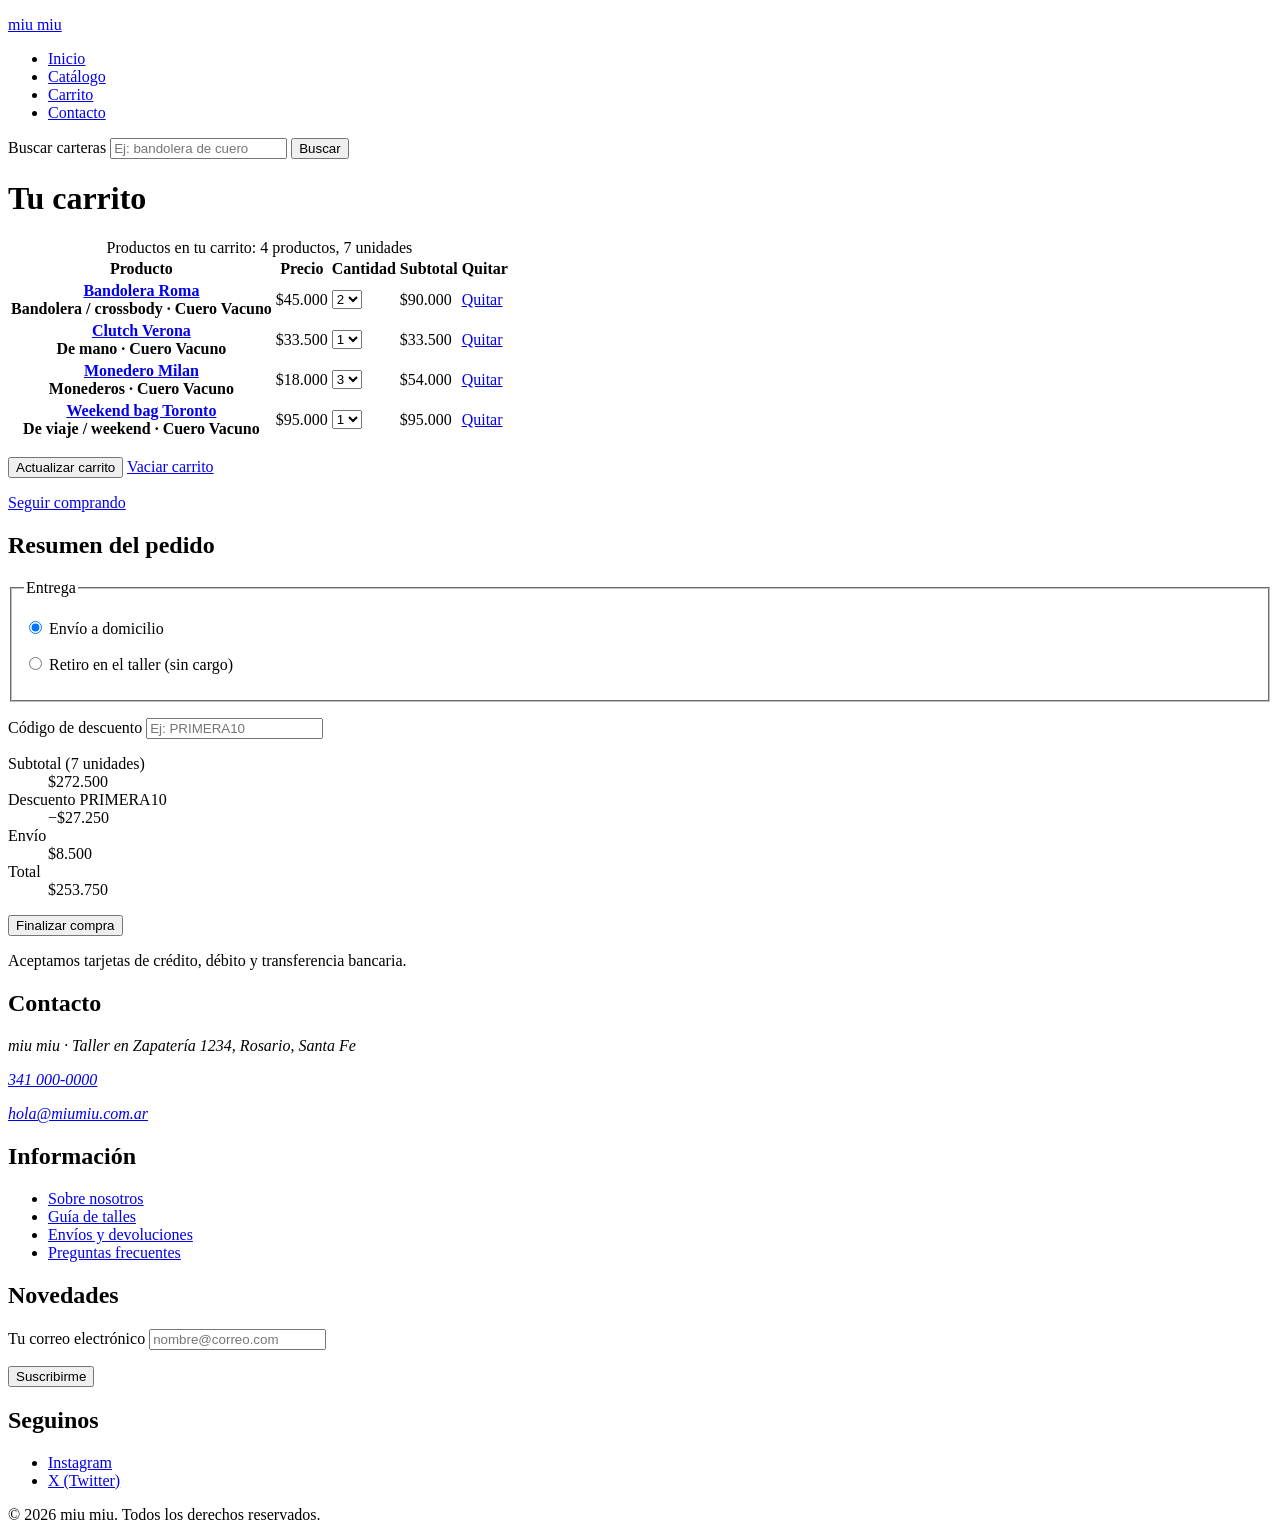
==== commit 8e116889: "Merge 5d8fbafe62e5cb320a801b22e270408e57daa543 into 254660c19c9b37c585f5fe76b6ead3174d9e3d95" ====
--- a/carrito.html
+++ b/carrito.html
@@ -6,8 +6,11 @@
     <meta name="description" content="Carrito de compra de miu miu: revisá los productos que agregaste, ajustá las cantidades y finalizá tu compra.">
     <title>miu miu | Tu carrito</title>
 
-    <!-- Maquetado en style.css -->
-    <link rel="stylesheet" href="style.css">
+    <!--
+        Pantalla del carrito. Por ahora es HTML puro, sin estilos y sin JS.
+        El CSS entra más adelante en style.css:
+        <link rel="stylesheet" href="style.css">
+    -->
 </head>
 <body>
 
@@ -40,21 +43,21 @@
         <h1 id="titulo-pagina">Tu carrito</h1>
 
         <!--
-            La tabla la arma script.js a partir de lo que hay guardado en
-            localStorage: la primera vez arranca con CARRITO_INICIAL y después
-            conserva lo que vayas agregando. Por eso el <tbody> está vacío y
-            las filas las genera el script.
+            Estructura de la pantalla:
+            - form > table con los productos agregados
+            - aside con el resumen del pedido y el botón para finalizar la compra
+
+            Los productos del carrito están fijos en el HTML, igual que los del
+            catálogo. Por ahora la cantidad se cambia con un <select> y el
+            "quitar" es un link con parámetro (?quitar=roma); ambos necesitan
+            JS o un servidor para que dejen de ser estáticos.
         -->
         <div class="carrito">
 
             <!-- ---------- PRODUCTOS DEL CARRITO ---------- -->
             <form class="carrito__form" method="get" action="carrito.html" aria-label="Actualizar los productos del carrito">
-                <noscript>
-                    <p class="carrito__aviso">El carrito se arma con JavaScript. Activalo para ver y modificar los productos.</p>
-                </noscript>
-
                 <table class="carrito__tabla">
-                    <caption id="carrito-conteo">Productos en tu carrito</caption>
+                    <caption>Productos en tu carrito: 4 productos, 7 unidades</caption>
                     <thead>
                         <tr>
                             <th scope="col">Producto</th>
@@ -64,14 +67,101 @@
                             <th scope="col">Quitar</th>
                         </tr>
                     </thead>
-                    <tbody id="carrito-items">
+                    <tbody>
+
+                        <tr>
+                            <th scope="row">
+                                <a href="producto.html?id=roma">Bandolera Roma</a><br>
+                                <span>Bandolera / crossbody · Cuero Vacuno</span>
+                            </th>
+                            <td>$45.000</td>
+                            <td>
+                                <select id="cant-roma" name="cant-roma" aria-label="Cantidad de Bandolera Roma">
+                                    <option value="1">1</option>
+                                    <option value="2" selected>2</option>
+                                    <option value="3">3</option>
+                                    <option value="4">4</option>
+                                    <option value="5">5</option>
+                                </select>
+                            </td>
+                            <td>$90.000</td>
+                            <td>
+                                <a href="carrito.html?quitar=roma" aria-label="Quitar Bandolera Roma del carrito">Quitar</a>
+                            </td>
+                        </tr>
+
+                        <tr>
+                            <th scope="row">
+                                <a href="producto.html?id=verona">Clutch Verona</a><br>
+                                <span>De mano · Cuero Vacuno</span>
+                            </th>
+                            <td>$33.500</td>
+                            <td>
+                                <select id="cant-verona" name="cant-verona" aria-label="Cantidad de Clutch Verona">
+                                    <option value="1" selected>1</option>
+                                    <option value="2">2</option>
+                                    <option value="3">3</option>
+                                    <option value="4">4</option>
+                                    <option value="5">5</option>
+                                </select>
+                            </td>
+                            <td>$33.500</td>
+                            <td>
+                                <a href="carrito.html?quitar=verona" aria-label="Quitar Clutch Verona del carrito">Quitar</a>
+                            </td>
+                        </tr>
+
+                        <tr>
+                            <th scope="row">
+                                <a href="producto.html?id=milan">Monedero Milan</a><br>
+                                <span>Monederos · Cuero Vacuno</span>
+                            </th>
+                            <td>$18.000</td>
+                            <td>
+                                <select id="cant-milan" name="cant-milan" aria-label="Cantidad de Monedero Milan">
+                                    <option value="1">1</option>
+                                    <option value="2">2</option>
+                                    <option value="3" selected>3</option>
+                                    <option value="4">4</option>
+                                    <option value="5">5</option>
+                                </select>
+                            </td>
+                            <td>$54.000</td>
+                            <td>
+                                <a href="carrito.html?quitar=milan" aria-label="Quitar Monedero Milan del carrito">Quitar</a>
+                            </td>
+                        </tr>
+
+                        <tr>
+                            <th scope="row">
+                                <a href="producto.html?id=toronto">Weekend bag Toronto</a><br>
+                                <span>De viaje / weekend · Cuero Vacuno</span>
+                            </th>
+                            <td>$95.000</td>
+                            <td>
+                                <select id="cant-toronto" name="cant-toronto" aria-label="Cantidad de Weekend bag Toronto">
+                                    <option value="1" selected>1</option>
+                                    <option value="2">2</option>
+                                    <option value="3">3</option>
+                                    <option value="4">4</option>
+                                    <option value="5">5</option>
+                                </select>
+                            </td>
+                            <td>$95.000</td>
+                            <td>
+                                <a href="carrito.html?quitar=toronto" aria-label="Quitar Weekend bag Toronto del carrito">Quitar</a>
+                            </td>
+                        </tr>
+
                     </tbody>
                 </table>
 
                 <p>
-                    <button type="button" id="vaciar-carrito">Vaciar carrito</button>
-                    <a href="index.html#catalogo">Seguir comprando</a>
+                    <button type="submit">Actualizar carrito</button>
+                    <a href="carrito.html?vaciar=1">Vaciar carrito</a>
                 </p>
+
+                <p><a href="index.html#catalogo">Seguir comprando</a></p>
             </form>
 
             <!-- ---------- RESUMEN Y FINALIZACIÓN DE COMPRA ---------- -->
@@ -83,7 +173,7 @@
                     que todavía no existe (es el punto 3 de Predictions.md). Sin un
                     servidor o sin JS, el formulario simplemente recarga la página.
                 -->
-                <form class="carrito__checkout" method="post" action="checkout.html" aria-labelledby="titulo-resumen" id="carrito__checkout">
+                <form class="carrito__checkout" method="post" action="checkout.html" aria-labelledby="titulo-resumen">
 
                     <fieldset>
                         <legend>Entrega</legend>
@@ -104,20 +194,20 @@
 
                     <dl class="resumen__totales">
                         <div>
-                            <dt>Subtotal (<span id="total-unidades">0</span> unidades)</dt>
-                            <dd id="total-subtotal">$0</dd>
+                            <dt>Subtotal (7 unidades)</dt>
+                            <dd>$272.500</dd>
                         </div>
                         <div>
                             <dt>Descuento PRIMERA10</dt>
-                            <dd id="total-descuento">—</dd>
+                            <dd>−$27.250</dd>
                         </div>
                         <div>
                             <dt>Envío</dt>
-                            <dd id="total-envio">$0</dd>
+                            <dd>$8.500</dd>
                         </div>
                         <div>
                             <dt>Total</dt>
-                            <dd id="total-total">$0</dd>
+                            <dd>$253.750</dd>
                         </div>
                     </dl>
 
@@ -145,8 +235,8 @@
             <h2>Información</h2>
             <ul>
                 <li><a href="contacto.html">Sobre nosotros</a></li>
-                <li><a href="index.html#catalogo">Gu&iacute;a de medidas</a></li>
-                <li><a href="contacto.html">Env&iacute;os y devoluciones</a></li>
+                <li><a href="producto.html">Guía de talles</a></li>
+                <li><a href="producto.html">Envíos y devoluciones</a></li>
                 <li><a href="contacto.html">Preguntas frecuentes</a></li>
             </ul>
         </nav>
@@ -171,7 +261,5 @@
         <p class="site-footer__legal">&copy; 2026 miu miu. Todos los derechos reservados.</p>
     </footer>
 
-    <script src="script.js" defer></script>
-
 </body>
 </html>
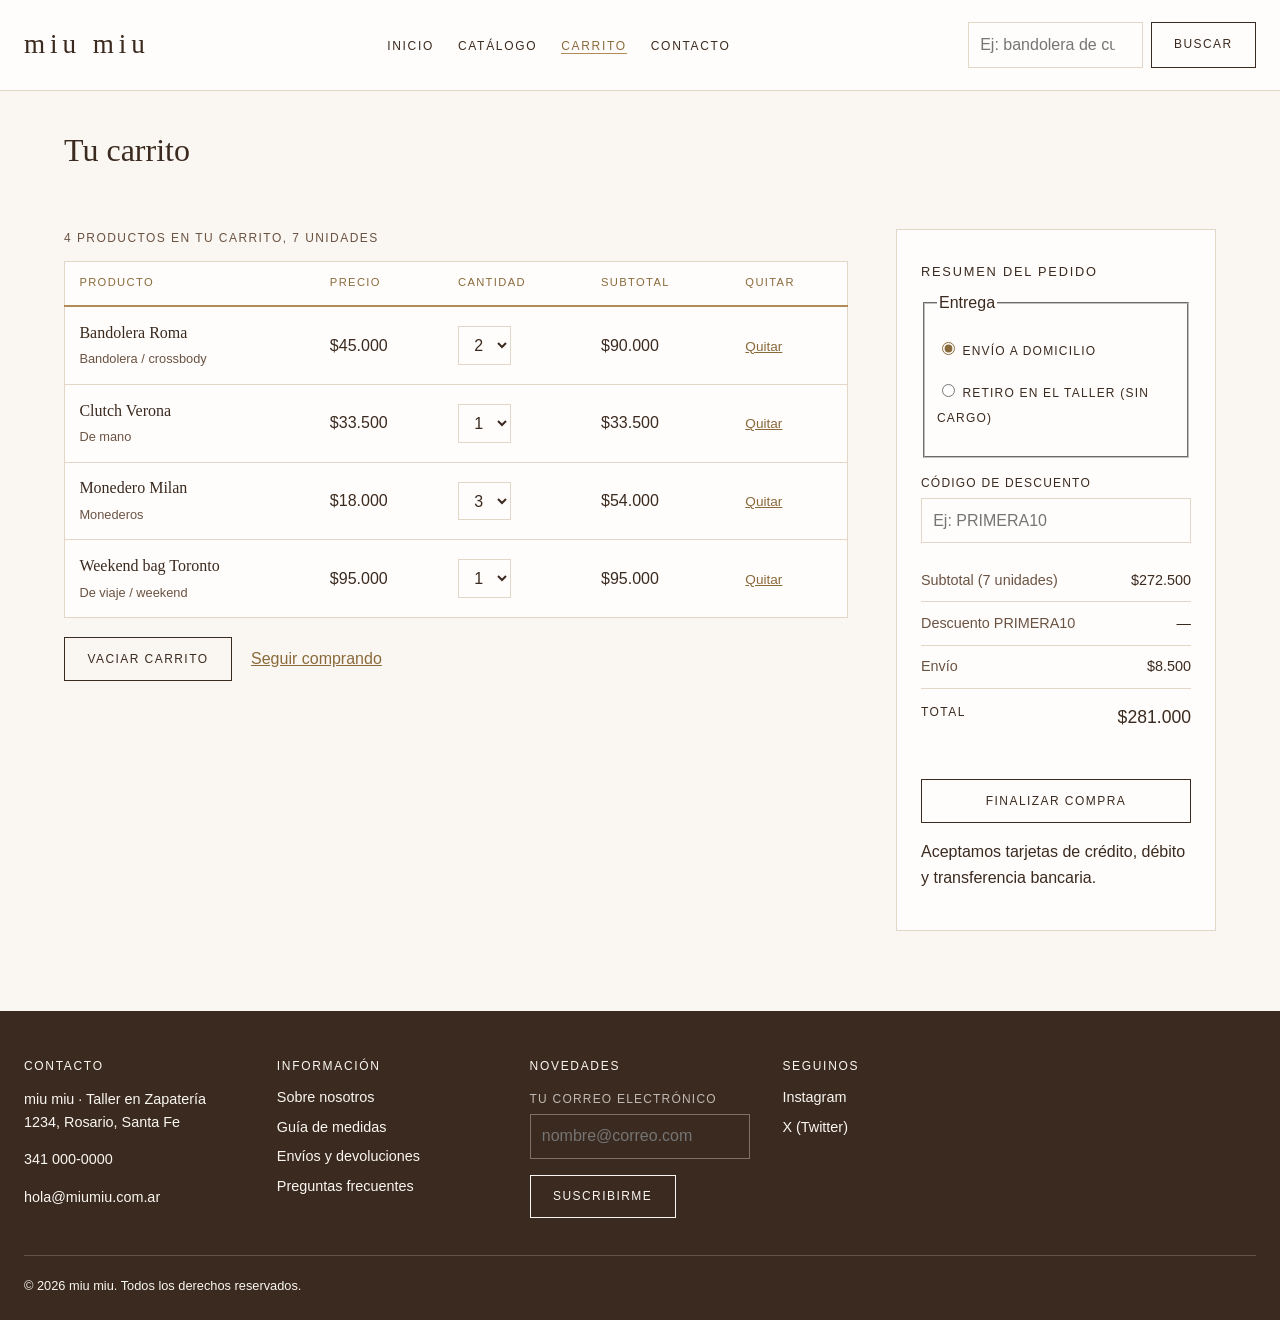
==== commit 90997e5f: "Merge d2e3e00e08aa36166aaddfa285183afb513807a6 into 254660c19c9b37c585f5fe76b6ead3174d9e3d95" ====
--- a/carrito.html
+++ b/carrito.html
@@ -6,11 +6,8 @@
     <meta name="description" content="Carrito de compra de miu miu: revisá los productos que agregaste, ajustá las cantidades y finalizá tu compra.">
     <title>miu miu | Tu carrito</title>
 
-    <!--
-        Pantalla del carrito. Por ahora es HTML puro, sin estilos y sin JS.
-        El CSS entra más adelante en style.css:
-        <link rel="stylesheet" href="style.css">
-    -->
+    <!-- Maquetado en style.css -->
+    <link rel="stylesheet" href="style.css">
 </head>
 <body>
 
@@ -43,21 +40,21 @@
         <h1 id="titulo-pagina">Tu carrito</h1>
 
         <!--
-            Estructura de la pantalla:
-            - form > table con los productos agregados
-            - aside con el resumen del pedido y el botón para finalizar la compra
-
-            Los productos del carrito están fijos en el HTML, igual que los del
-            catálogo. Por ahora la cantidad se cambia con un <select> y el
-            "quitar" es un link con parámetro (?quitar=roma); ambos necesitan
-            JS o un servidor para que dejen de ser estáticos.
+            La tabla la arma script.js a partir de lo que hay guardado en
+            localStorage: la primera vez arranca con CARRITO_INICIAL y después
+            conserva lo que vayas agregando. Por eso el <tbody> está vacío y
+            las filas las genera el script.
         -->
         <div class="carrito">
 
             <!-- ---------- PRODUCTOS DEL CARRITO ---------- -->
             <form class="carrito__form" method="get" action="carrito.html" aria-label="Actualizar los productos del carrito">
+                <noscript>
+                    <p class="carrito__aviso">El carrito se arma con JavaScript. Activalo para ver y modificar los productos.</p>
+                </noscript>
+
                 <table class="carrito__tabla">
-                    <caption>Productos en tu carrito: 4 productos, 7 unidades</caption>
+                    <caption id="carrito-conteo">Productos en tu carrito</caption>
                     <thead>
                         <tr>
                             <th scope="col">Producto</th>
@@ -67,101 +64,14 @@
                             <th scope="col">Quitar</th>
                         </tr>
                     </thead>
-                    <tbody>
-
-                        <tr>
-                            <th scope="row">
-                                <a href="producto.html?id=roma">Bandolera Roma</a><br>
-                                <span>Bandolera / crossbody · Cuero Vacuno</span>
-                            </th>
-                            <td>$45.000</td>
-                            <td>
-                                <select id="cant-roma" name="cant-roma" aria-label="Cantidad de Bandolera Roma">
-                                    <option value="1">1</option>
-                                    <option value="2" selected>2</option>
-                                    <option value="3">3</option>
-                                    <option value="4">4</option>
-                                    <option value="5">5</option>
-                                </select>
-                            </td>
-                            <td>$90.000</td>
-                            <td>
-                                <a href="carrito.html?quitar=roma" aria-label="Quitar Bandolera Roma del carrito">Quitar</a>
-                            </td>
-                        </tr>
-
-                        <tr>
-                            <th scope="row">
-                                <a href="producto.html?id=verona">Clutch Verona</a><br>
-                                <span>De mano · Cuero Vacuno</span>
-                            </th>
-                            <td>$33.500</td>
-                            <td>
-                                <select id="cant-verona" name="cant-verona" aria-label="Cantidad de Clutch Verona">
-                                    <option value="1" selected>1</option>
-                                    <option value="2">2</option>
-                                    <option value="3">3</option>
-                                    <option value="4">4</option>
-                                    <option value="5">5</option>
-                                </select>
-                            </td>
-                            <td>$33.500</td>
-                            <td>
-                                <a href="carrito.html?quitar=verona" aria-label="Quitar Clutch Verona del carrito">Quitar</a>
-                            </td>
-                        </tr>
-
-                        <tr>
-                            <th scope="row">
-                                <a href="producto.html?id=milan">Monedero Milan</a><br>
-                                <span>Monederos · Cuero Vacuno</span>
-                            </th>
-                            <td>$18.000</td>
-                            <td>
-                                <select id="cant-milan" name="cant-milan" aria-label="Cantidad de Monedero Milan">
-                                    <option value="1">1</option>
-                                    <option value="2">2</option>
-                                    <option value="3" selected>3</option>
-                                    <option value="4">4</option>
-                                    <option value="5">5</option>
-                                </select>
-                            </td>
-                            <td>$54.000</td>
-                            <td>
-                                <a href="carrito.html?quitar=milan" aria-label="Quitar Monedero Milan del carrito">Quitar</a>
-                            </td>
-                        </tr>
-
-                        <tr>
-                            <th scope="row">
-                                <a href="producto.html?id=toronto">Weekend bag Toronto</a><br>
-                                <span>De viaje / weekend · Cuero Vacuno</span>
-                            </th>
-                            <td>$95.000</td>
-                            <td>
-                                <select id="cant-toronto" name="cant-toronto" aria-label="Cantidad de Weekend bag Toronto">
-                                    <option value="1" selected>1</option>
-                                    <option value="2">2</option>
-                                    <option value="3">3</option>
-                                    <option value="4">4</option>
-                                    <option value="5">5</option>
-                                </select>
-                            </td>
-                            <td>$95.000</td>
-                            <td>
-                                <a href="carrito.html?quitar=toronto" aria-label="Quitar Weekend bag Toronto del carrito">Quitar</a>
-                            </td>
-                        </tr>
-
+                    <tbody id="carrito-items">
                     </tbody>
                 </table>
 
                 <p>
-                    <button type="submit">Actualizar carrito</button>
-                    <a href="carrito.html?vaciar=1">Vaciar carrito</a>
+                    <button type="button" id="vaciar-carrito">Vaciar carrito</button>
+                    <a href="index.html#catalogo">Seguir comprando</a>
                 </p>
-
-                <p><a href="index.html#catalogo">Seguir comprando</a></p>
             </form>
 
             <!-- ---------- RESUMEN Y FINALIZACIÓN DE COMPRA ---------- -->
@@ -173,7 +83,7 @@
                     que todavía no existe (es el punto 3 de Predictions.md). Sin un
                     servidor o sin JS, el formulario simplemente recarga la página.
                 -->
-                <form class="carrito__checkout" method="post" action="checkout.html" aria-labelledby="titulo-resumen">
+                <form class="carrito__checkout" method="post" action="checkout.html" aria-labelledby="titulo-resumen" id="carrito__checkout">
 
                     <fieldset>
                         <legend>Entrega</legend>
@@ -194,20 +104,20 @@
 
                     <dl class="resumen__totales">
                         <div>
-                            <dt>Subtotal (7 unidades)</dt>
-                            <dd>$272.500</dd>
+                            <dt>Subtotal (<span id="total-unidades">0</span> unidades)</dt>
+                            <dd id="total-subtotal">$0</dd>
                         </div>
                         <div>
                             <dt>Descuento PRIMERA10</dt>
-                            <dd>−$27.250</dd>
+                            <dd id="total-descuento">—</dd>
                         </div>
                         <div>
                             <dt>Envío</dt>
-                            <dd>$8.500</dd>
+                            <dd id="total-envio">$0</dd>
                         </div>
                         <div>
                             <dt>Total</dt>
-                            <dd>$253.750</dd>
+                            <dd id="total-total">$0</dd>
                         </div>
                     </dl>
 
@@ -235,8 +145,8 @@
             <h2>Información</h2>
             <ul>
                 <li><a href="contacto.html">Sobre nosotros</a></li>
-                <li><a href="producto.html">Guía de talles</a></li>
-                <li><a href="producto.html">Envíos y devoluciones</a></li>
+                <li><a href="index.html#catalogo">Gu&iacute;a de medidas</a></li>
+                <li><a href="contacto.html">Env&iacute;os y devoluciones</a></li>
                 <li><a href="contacto.html">Preguntas frecuentes</a></li>
             </ul>
         </nav>
@@ -261,5 +171,7 @@
         <p class="site-footer__legal">&copy; 2026 miu miu. Todos los derechos reservados.</p>
     </footer>
 
+    <script src="script.js" defer></script>
+
 </body>
 </html>
--- a/style.css
+++ b/style.css
@@ -0,0 +1,980 @@
+/* ==========================================================================
+   miu miu - hoja de estilos principal
+   Paleta: dorado y marrón sobre fondo crema, líneas finas y esquinas
+   rectas (minimalista). Mobile first: las pantallas grandes se Bailey-
+   ajustan al final con una sola media query.
+   ========================================================================== */
+
+:root {
+    --dorado: #b08d57;          /* acentos, bordes y detalles */
+    --dorado-oscuro: #8a6a3b;   /* links y hover (contraste AA sobre crema) */
+    --marron: #3b2a1f;          /* texto principal y fondo del footer */
+    --marron-medio: #6b5343;    /* texto secundario */
+    --crema: #faf7f2;           /* fondo de la página */
+    --crema-oscuro: #f1e9df;    /* bloques y placeholders de foto */
+    --blanco: #fffdfb;          /* tarjetas y header */
+    --borde: #e2d6c6;
+    --sombra: 0 1px 3px rgba(59, 42, 31, .08);
+    --ancho: 75rem;             /* ancho máximo del contenido */
+}
+
+/* --------------------------------------------------------------- base --- */
+
+* {
+    box-sizing: border-box;
+}
+
+body {
+    margin: 0;
+    background: var(--crema);
+    color: var(--marron);
+    font-family: "Helvetica Neue", Arial, sans-serif;
+    line-height: 1.6;
+}
+
+/* Las fotos se estiran al ancho de su contenedor sin deformarse. */
+img {
+    width: 100%;
+    height: auto;
+    display: block;
+}
+
+/* Foto de la tarjeta de producto: ocupa el ancho de la tarjeta, se adapta
+   sola en el celular y nunca se estira de más. */
+.imagen-producto,
+.imagen-detalle {
+    display: block;
+    width: 100%;
+    height: auto;
+}
+
+/* El navegador le pone margen a figure por defecto y descuadra la tarjeta. */
+.producto__imagen {
+    margin: 0 0 .4rem;
+}
+
+h1, h2, h3 {
+    font-family: Georgia, "Times New Roman", serif;
+    font-weight: 400;
+    line-height: 1.2;
+}
+
+a {
+    color: var(--dorado-oscuro);
+}
+
+/* Texto que solo necesita leer un lector de pantalla. */
+.visualmente-oculto {
+    position: absolute;
+    width: 1px;
+    height: 1px;
+    overflow: hidden;
+    clip: rect(0 0 0 0);
+    white-space: nowrap;
+}
+
+:focus-visible {
+    outline: 2px solid var(--dorado-oscuro);
+    outline-offset: 2px;
+}
+
+/* --------------------------------------------------------- formularios --- */
+
+label {
+    display: block;
+    margin-bottom: .3rem;
+    font-size: .75rem;
+    text-transform: uppercase;
+    letter-spacing: .1em;
+}
+
+/* Cuando la etiqueta va después del checkbox o del radio, va en la misma línea. */
+input[type="checkbox"] + label,
+input[type="radio"] + label {
+    display: inline;
+    margin-bottom: 0;
+}
+
+input, select, textarea {
+    width: 100%;
+    padding: .55rem .7rem;
+    border: 1px solid var(--borde);
+    background: var(--blanco);
+    color: var(--marron);
+    font: inherit;
+}
+
+input[type="checkbox"], input[type="radio"] {
+    width: auto;
+    accent-color: var(--dorado-oscuro);
+}
+
+button {
+    padding: .7rem 1.4rem;
+    border: 1px solid var(--marron);
+    background: transparent;
+    color: var(--marron);
+    font: inherit;
+    font-size: .75rem;
+    text-transform: uppercase;
+    letter-spacing: .12em;
+    cursor: pointer;
+    transition: background .2s, color .2s;
+}
+
+button:hover {
+    background: var(--marron);
+    color: var(--crema);
+}
+
+/* ------------------------------------------------------------- header --- */
+
+.site-header {
+    display: flex;
+    flex-wrap: wrap;
+    align-items: center;
+    justify-content: space-between;
+    gap: 1.25rem;
+    padding: 1.4rem 1.5rem;
+    background: var(--blanco);
+    border-bottom: 1px solid var(--borde);
+}
+
+.site-header__marca {
+    margin: 0;
+}
+
+.site-header__marca a {
+    font-family: Georgia, "Times New Roman", serif;
+    font-size: 1.7rem;
+    letter-spacing: .18em;
+    color: var(--marron);
+    text-decoration: none;
+}
+
+.site-header__nav ul {
+    display: flex;
+    flex-wrap: wrap;
+    gap: 1.5rem;
+    margin: 0;
+    padding: 0;
+    list-style: none;
+}
+
+.site-header__nav a {
+    font-size: .75rem;
+    text-transform: uppercase;
+    letter-spacing: .14em;
+    text-decoration: none;
+    color: var(--marron);
+}
+
+.site-header__nav a:hover,
+.site-header__nav a[aria-current="page"] {
+    color: var(--dorado-oscuro);
+    border-bottom: 1px solid var(--dorado);
+}
+
+/* El buscador no muestra la etiqueta, pero sigue announcing al lector. */
+.site-header__buscador {
+    display: flex;
+    gap: .5rem;
+    flex: 1 1 12rem;
+    max-width: 18rem;
+}
+
+.site-header__buscador label {
+    position: absolute;
+    width: 1px;
+    height: 1px;
+    overflow: hidden;
+    clip: rect(0 0 0 0);
+    white-space: nowrap;
+}
+
+.site-header__buscador input {
+    width: 100%;
+}
+
+/* --------------------------------------------------------------- hero --- */
+
+.hero {
+    max-width: var(--ancho);
+    margin: 0 auto;
+    padding: 4rem 1.5rem 3rem;
+    text-align: center;
+    border-bottom: 1px solid var(--borde);
+}
+
+.hero h1 {
+    margin: 0 0 1rem;
+    font-size: clamp(1.8rem, 4vw, 2.8rem);
+}
+
+.hero p {
+    max-width: 40rem;
+    margin: 0 auto 1.5rem;
+    color: var(--marron-medio);
+}
+
+/* ----------------------------------------------------------- catálogo --- */
+
+.catalogo {
+    display: grid;
+    grid-template-columns: 15rem 1fr;
+    gap: 2.5rem;
+    max-width: var(--ancho);
+    margin: 0 auto;
+    padding: 3rem 1.5rem 4rem;
+}
+
+/* ---- filtros ---- */
+
+.filtros {
+    align-self: start;
+    position: sticky;
+    top: 1.5rem;
+}
+
+/* Barra que abre y cierra los filtros. */
+.filtros__resumen {
+    display: flex;
+    align-items: center;
+    justify-content: space-between;
+    gap: 1rem;
+    padding: .9rem 1rem;
+    background: var(--blanco);
+    border: 1px solid var(--borde);
+    cursor: pointer;
+    list-style: none;
+}
+
+.filtros__resumen::-webkit-details-marker {
+    display: none;
+}
+
+/* El h2 vive adentro del summary para no duplicar el título. */
+.filtros__resumen h2 {
+    margin: 0;
+    font-family: inherit;
+    font-size: .8rem;
+    font-weight: 400;
+    text-transform: uppercase;
+    letter-spacing: .14em;
+}
+
+.filtros__resumen::after {
+    content: "+";
+    font-size: 1.1rem;
+    line-height: 1;
+    color: var(--dorado-oscuro);
+}
+
+.filtros__grupo[open] > .filtros__resumen::after {
+    content: "\2212";
+}
+
+.filtros__form {
+    padding: 1.2rem 1rem;
+    background: var(--blanco);
+    border: 1px solid var(--borde);
+    border-top: 0;
+}
+
+/* El h2 de los filtros vive dentro del summary y se estilo más arriba. */
+.catalogo__listado h2 {
+    margin: 0 0 1rem;
+    font-size: 1.1rem;
+    text-transform: uppercase;
+    letter-spacing: .12em;
+}
+
+.filtros fieldset {
+    margin: 0 0 1.5rem;
+    padding: 1.2rem 0 0;
+    border: 0;
+    border-top: 1px solid var(--borde);
+}
+
+.filtros legend {
+    padding: 0;
+    font-size: .75rem;
+    text-transform: uppercase;
+    letter-spacing: .12em;
+    color: var(--dorado-oscuro);
+}
+
+.filtros__form ul {
+    margin: 0;
+    padding: 0;
+    list-style: none;
+}
+
+/* Cada control y su etiqueta van en la misma línea. */
+.filtros__form p,
+.filtros__form li {
+    display: flex;
+    align-items: center;
+    gap: .5rem;
+    margin: 0 0 .6rem;
+}
+
+.filtros__form label {
+    margin: 0;
+    font-size: .8rem;
+    text-transform: none;
+    letter-spacing: 0;
+}
+
+.filtros__form input:not([type="checkbox"]):not([type="radio"]),
+.filtros__form select {
+    flex: 1;
+}
+
+.filtros__form button {
+    width: 100%;
+    margin-bottom: .5rem;
+}
+
+.catalogo__conteo {
+    margin: 0 0 1.5rem;
+    font-size: .8rem;
+    color: var(--marron-medio);
+}
+
+/* ---- productos ---- */
+
+.productos {
+    display: grid;
+    grid-template-columns: repeat(auto-fill, minmax(15rem, 1fr));
+    gap: 1.5rem;
+    margin: 0;
+    padding: 0;
+    list-style: none;
+}
+
+.producto {
+    position: relative;              /* necesario para el link que se estira */
+    display: flex;
+    flex-direction: column;
+    gap: .3rem;
+    padding: 1rem;
+    background: var(--blanco);
+    border: 1px solid var(--borde);
+    transition: border-color .2s, box-shadow .2s;
+}
+
+.producto:hover {
+    border-color: var(--dorado);
+    box-shadow: var(--sombra);
+}
+
+/* Hace clickeable toda la tarjeta sin agregar un segundo link por producto. */
+.producto__nombre a::after {
+    content: "";
+    position: absolute;
+    inset: 0;
+}
+
+.producto__nombre {
+    margin: .3rem 0 0;
+    font-size: 1.05rem;
+}
+
+.producto__nombre a {
+    color: var(--marron);
+    text-decoration: none;
+}
+
+.producto:hover .producto__nombre a {
+    text-decoration: underline;
+    text-decoration-color: var(--dorado);
+    text-underline-offset: 3px;
+}
+
+.producto__tipo {
+    margin: 0;
+    font-size: .7rem;
+    text-transform: uppercase;
+    letter-spacing: .12em;
+    color: var(--marron-medio);
+}
+
+.producto__precio {
+    margin: 0;
+    font-size: 1rem;
+}
+
+.producto__descripcion {
+    margin: 0;
+    font-size: .9rem;
+    color: var(--marron-medio);
+}
+
+/* ------------------------------------------------------ ficha producto --- */
+
+.miga ol {
+    display: flex;
+    flex-wrap: wrap;
+    gap: .5rem;
+    margin: 0;
+    padding: 1.5rem 0 0;
+    list-style: none;
+    font-size: .75rem;
+    text-transform: uppercase;
+    letter-spacing: .1em;
+}
+
+.miga li + li::before {
+    content: "/";
+    margin-right: .5rem;
+    color: var(--dorado);
+}
+
+.miga [aria-current="page"] {
+    color: var(--marron-medio);
+}
+
+.detalle {
+    display: grid;
+    grid-template-columns: 1fr 1fr;
+    gap: 3rem;
+    max-width: var(--ancho);
+    margin: 0 auto;
+    padding: 2.5rem 1.5rem;
+}
+
+.detalle__info h1 {
+    margin: 0 0 .3rem;
+    font-size: 2rem;
+}
+
+.detalle__tipo {
+    margin: 0;
+    font-size: .7rem;
+    text-transform: uppercase;
+    letter-spacing: .12em;
+    color: var(--marron-medio);
+}
+
+.detalle__precio {
+    margin: .5rem 0 1rem;
+    font-size: 1.3rem;
+}
+
+.detalle__descripcion {
+    margin: 0 0 1.5rem;
+    color: var(--marron-medio);
+}
+
+.detalle__subtitulo {
+    margin: 2rem 0 .8rem;
+    font-family: inherit;
+    font-size: .75rem;
+    text-transform: uppercase;
+    letter-spacing: .14em;
+}
+
+/* Ficha técnica: término y valor, uno por fila con una línea de por medio. */
+.ficha {
+    margin: 0;
+}
+
+.ficha div {
+    display: flex;
+    flex-wrap: wrap;
+    gap: 1rem;
+    padding: .7rem 0;
+    border-bottom: 1px solid var(--borde);
+}
+
+.ficha dt {
+    flex: 0 0 40%;
+    font-size: .75rem;
+    text-transform: uppercase;
+    letter-spacing: .1em;
+    color: var(--marron-medio);
+}
+
+.ficha dd {
+    margin: 0;
+}
+
+.cuidados {
+    margin: 0;
+    padding-left: 1.1rem;
+    color: var(--marron-medio);
+}
+
+.cuidados li {
+    margin-bottom: .4rem;
+}
+
+.comprar,
+.relacionados {
+    max-width: var(--ancho);
+    margin: 0 auto;
+    padding: 2.5rem 1.5rem;
+    border-top: 1px solid var(--borde);
+}
+
+.comprar h2,
+.relacionados h2 {
+    margin: 0 0 1.2rem;
+    font-size: 1.1rem;
+    text-transform: uppercase;
+    letter-spacing: .12em;
+}
+
+.comprar label {
+    margin-bottom: .4rem;
+}
+
+.comprar input[type="number"] {
+    width: 6rem;
+}
+
+/* Los relacionados usan las mismas tarjetas del catálogo, más chicas. */
+.productos--chico {
+    grid-template-columns: repeat(auto-fill, minmax(11rem, 1fr));
+}
+
+/* --------------------------------------------------------- pantalla carrito --- */
+
+.carrito,
+.contacto {
+    display: grid;
+    gap: 3rem;
+    max-width: var(--ancho);
+    margin: 0 auto;
+    padding: 2.5rem 1.5rem 3rem;
+}
+
+.carrito {
+    grid-template-columns: 1fr 20rem;
+}
+
+.contacto {
+    grid-template-columns: 1fr 1fr;
+}
+
+/* ---- tabla de productos ---- */
+
+.carrito__tabla {
+    width: 100%;
+    border-collapse: collapse;
+    background: var(--blanco);
+    border: 1px solid var(--borde);
+}
+
+.carrito__tabla caption {
+    padding: 0 0 .8rem;
+    font-size: .75rem;
+    text-align: left;
+    text-transform: uppercase;
+    letter-spacing: .12em;
+    color: var(--marron-medio);
+}
+
+.carrito__tabla th,
+.carrito__tabla td {
+    padding: .8rem .9rem;
+    border-bottom: 1px solid var(--borde);
+    text-align: left;
+    vertical-align: middle;
+}
+
+.carrito__tabla thead th {
+    border-bottom-width: 2px;
+    border-bottom-color: var(--dorado);
+    font-size: .7rem;
+    font-weight: 400;
+    text-transform: uppercase;
+    letter-spacing: .12em;
+    color: var(--dorado-oscuro);
+}
+
+.carrito__tabla tbody th {
+    font-family: Georgia, "Times New Roman", serif;
+    font-weight: 400;
+}
+
+.carrito__tabla tbody th span {
+    font-family: "Helvetica Neue", Arial, sans-serif;
+    font-size: .8rem;
+    color: var(--marron-medio);
+}
+
+.carrito__tabla tbody th a {
+    color: var(--marron);
+    text-decoration: none;
+}
+
+.carrito__tabla tbody th a:hover {
+    text-decoration: underline;
+}
+
+/* El <select> de cantidad no se estira como un input normal. */
+.carrito__tabla select {
+    width: auto;
+}
+
+.carrito__form > p {
+    display: flex;
+    flex-wrap: wrap;
+    align-items: center;
+    gap: 1.2rem;
+    margin: 1.2rem 0 0;
+}
+
+/* ---- resumen del pedido ---- */
+
+.carrito__resumen {
+    align-self: start;
+    padding: 1.5rem;
+    background: var(--blanco);
+    border: 1px solid var(--borde);
+}
+
+.carrito__resumen h2,
+.contacto__formulario h2,
+.contacto__faq h2 {
+    font-family: inherit;
+    font-size: .8rem;
+    text-transform: uppercase;
+    letter-spacing: .14em;
+}
+
+.resumen__totales div {
+    display: flex;
+    justify-content: space-between;
+    gap: 1rem;
+    padding: .6rem 0;
+    border-bottom: 1px solid var(--borde);
+    font-size: .9rem;
+}
+
+.resumen__totales dt {
+    color: var(--marron-medio);
+}
+
+.resumen__totales dd {
+    margin: 0;
+}
+
+/* La última fila es el total: se destaca y no lleva línea. */
+.resumen__totales div:last-child {
+    padding-top: .9rem;
+    border-bottom: 0;
+    font-size: 1.1rem;
+}
+
+.resumen__totales div:last-child dt {
+    font-size: .75rem;
+    text-transform: uppercase;
+    letter-spacing: .12em;
+    color: var(--marron);
+}
+
+.carrito__checkout button {
+    width: 100%;
+    margin-top: 1.4rem;
+}
+
+/* Botón con apariencia de link, para el "Quitar" de cada fila. */
+.enlace-boton {
+    padding: 0;
+    border: 0;
+    background: none;
+    color: var(--dorado-oscuro);
+    font-size: .85rem;
+    text-transform: none;
+    letter-spacing: 0;
+    text-decoration: underline;
+}
+
+.enlace-boton:hover {
+    background: none;
+    color: var(--marron);
+}
+
+.carrito__vacio {
+    display: block;
+    padding: 1.8rem 1rem;
+    text-align: center;
+    color: var(--marron-medio);
+}
+
+.carrito__aviso {
+    margin: 0 0 1rem;
+    padding: .8rem 1rem;
+    background: var(--crema-oscuro);
+    border: 1px solid var(--borde);
+    font-size: .9rem;
+}
+
+/* ------------------------------------------------------- pantalla contacto --- */
+
+.contacto address {
+    font-style: normal;
+}
+
+.contacto address p {
+    margin: 0 0 .4rem;
+}
+
+.contacto__horarios div {
+    display: flex;
+    justify-content: space-between;
+    gap: 1rem;
+    padding: .5rem 0;
+    border-bottom: 1px solid var(--borde);
+    font-size: .9rem;
+}
+
+.contacto__horarios dt {
+    color: var(--marron-medio);
+}
+
+.contacto__horarios dd {
+    margin: 0;
+}
+
+.contacto__datos h3 {
+    margin: 1.8rem 0 .6rem;
+    font-family: inherit;
+    font-size: .75rem;
+    font-weight: 400;
+    text-transform: uppercase;
+    letter-spacing: .14em;
+}
+
+.formulario fieldset {
+    margin: 0 0 1.8rem;
+    padding: 1.4rem 0 0;
+    border: 0;
+    border-top: 1px solid var(--borde);
+}
+
+.formulario legend {
+    padding: 0;
+    font-size: .75rem;
+    text-transform: uppercase;
+    letter-spacing: .12em;
+    color: var(--dorado-oscuro);
+}
+
+.formulario p {
+    margin: 0 0 1rem;
+}
+
+.formulario textarea {
+    resize: vertical;
+}
+
+.formulario button + button {
+    margin-left: .5rem;
+}
+
+.contacto__faq {
+    max-width: var(--ancho);
+    margin: 0 auto;
+    padding: 0 1.5rem 3rem;
+}
+
+.contacto__faq details {
+    margin-bottom: .6rem;
+    padding: .9rem 1.1rem;
+    background: var(--blanco);
+    border: 1px solid var(--borde);
+}
+
+.contacto__faq summary {
+    cursor: pointer;
+    font-size: .95rem;
+}
+
+.contacto__faq details p {
+    margin: .8rem 0 0;
+    color: var(--marron-medio);
+}
+
+/* ------------------------------------------------------- títulos de página --- */
+
+/* El h1 va suelto en el main en carrito y contacto (en el index está dentro
+   del hero), así que se le da el mismo ancho máximo y espaciado. */
+main > h1 {
+    max-width: var(--ancho);
+    margin: 0 auto;
+    padding: 2.5rem 1.5rem 1.2rem;
+    font-size: 2rem;
+}
+
+main > h1 + p {
+    max-width: var(--ancho);
+    margin: 0 auto;
+    padding: 0 1.5rem 1.5rem;
+    color: var(--marron-medio);
+}
+
+/* ------------------------------------------------------------- footer --- */
+
+.site-footer {
+    display: grid;
+    grid-template-columns: repeat(auto-fit, minmax(13rem, 1fr));
+    gap: 2rem;
+    margin-top: 2rem;
+    padding: 3rem 1.5rem 1.5rem;
+    background: var(--marron);
+    color: var(--crema);
+}
+
+.site-footer a {
+    color: var(--crema);
+    text-decoration: none;
+}
+
+.site-footer a:hover {
+    text-decoration: underline;
+}
+
+.site-footer h2 {
+    margin: 0 0 .8rem;
+    font-family: inherit;
+    font-size: .75rem;
+    text-transform: uppercase;
+    letter-spacing: .14em;
+}
+
+.site-footer ul {
+    margin: 0;
+    padding: 0;
+    list-style: none;
+}
+
+.site-footer li {
+    margin-bottom: .4rem;
+    font-size: .9rem;
+}
+
+.site-footer address {
+    font-style: normal;
+    font-size: .9rem;
+}
+
+.site-footer label {
+    color: rgba(250, 247, 242, .7);
+}
+
+.site-footer__newsletter input {
+    background: transparent;
+    border-color: rgba(250, 247, 242, .35);
+    color: var(--crema);
+}
+
+.site-footer__newsletter button {
+    border-color: var(--crema);
+    color: var(--crema);
+}
+
+.site-footer__newsletter button:hover {
+    background: var(--crema);
+    color: var(--marron);
+}
+
+.site-footer__legal {
+    grid-column: 1 / -1;
+    margin: 0;
+    padding-top: 1.2rem;
+    border-top: 1px solid rgba(250, 247, 242, .2);
+    font-size: .8rem;
+}
+
+/* --------------------------------------------------------- responsive --- */
+
+/* Todo lo de acá es para celular: una sola columna, sin anchos fijos y con
+   padding lateral de 15px para que nada quede pegado al borde de la pantalla. */
+@media (max-width: 768px) {
+
+    .catalogo,
+    .detalle,
+    .carrito,
+    .contacto {
+        grid-template-columns: 1fr;
+    }
+
+    /* Los contenedores ocupan todo el ancho disponible, sin ancho fijo. */
+    .hero,
+    .catalogo,
+    .carrito,
+    .contacto,
+    .detalle,
+    .comprar,
+    .relacionados,
+    .contacto__faq,
+    .miga,
+    main > h1,
+    main > h1 + p {
+        width: 100%;
+        max-width: 100%;
+        padding-left: 15px;
+        padding-right: 15px;
+    }
+
+    .filtros {
+        position: static;
+    }
+
+    /* Botones y controles comfortablemente táctiles (mínimo 44px de alto). */
+    button,
+    .filtros__form button,
+    .carrito__checkout button {
+        width: 100%;
+        min-height: 44px;
+        padding: .8rem 1rem;
+    }
+
+    /* Los checkbox y los radios quedan como están: no se estiran. */
+    input:not([type="checkbox"]):not([type="radio"]),
+    select,
+    textarea,
+    .site-header__buscador input,
+    .comprar input[type="number"] {
+        width: 100%;
+        max-width: 100%;
+        min-height: 44px;
+    }
+
+    .site-header,
+    .site-header__buscador {
+        width: 100%;
+        max-width: 100%;
+    }
+
+    /* En el celular los filtros ocupan una fila y el desplegable va arriba. */
+    .filtros__form p,
+    .filtros__form li {
+        flex-wrap: wrap;
+    }
+
+    .carrito__tabla select {
+        width: 100%;
+        min-width: 4rem;
+    }
+
+    .ficha div {
+        flex-direction: column;
+        gap: .2rem;
+    }
+
+    .ficha dt {
+        flex: none;
+    }
+}
+
+@media (prefers-reduced-motion: reduce) {
+    .producto,
+    button {
+        transition: none;
+    }
+}
